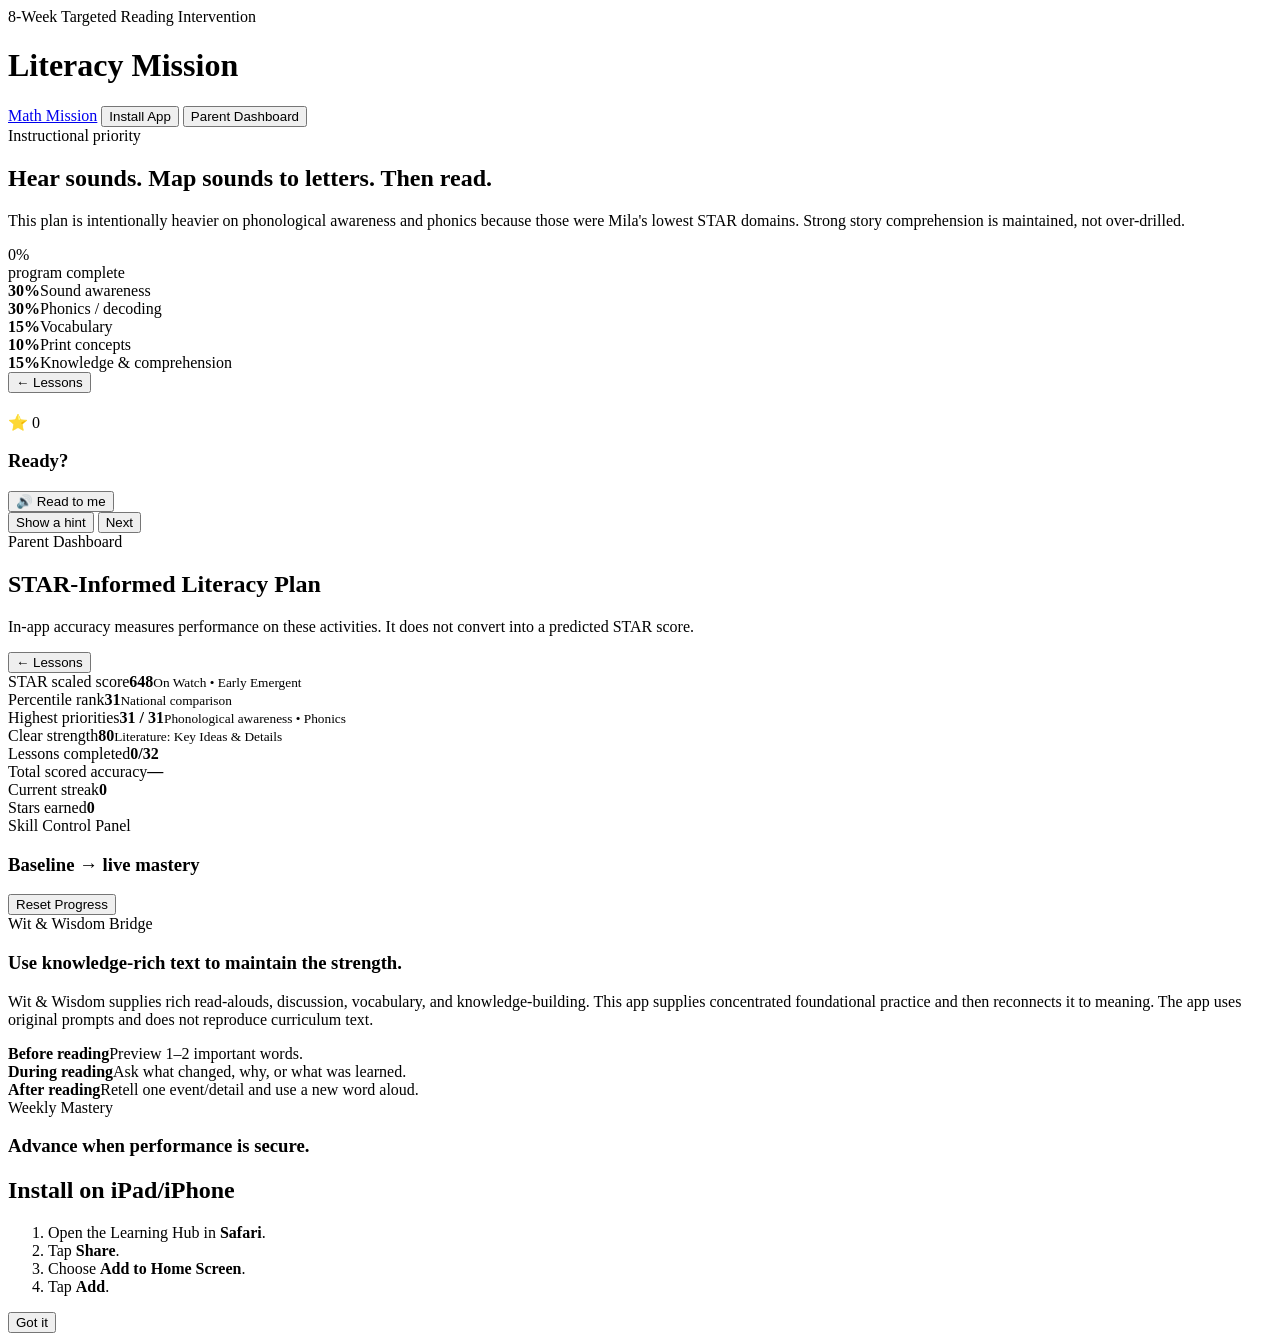
==== literacy/index.html @ dfb2978c "Add Literacy Mission interface" ====
<!doctype html>
<html lang="en">
<head>
  <meta charset="utf-8">
  <meta name="viewport" content="width=device-width, initial-scale=1, viewport-fit=cover">
  <meta name="theme-color" content="#0f766e">
  <meta name="apple-mobile-web-app-capable" content="yes">
  <meta name="apple-mobile-web-app-status-bar-style" content="black-translucent">
  <meta name="apple-mobile-web-app-title" content="Literacy Mission">
  <meta name="description" content="An 8-week adaptive kindergarten reading and literacy intervention tailored to STAR Early Literacy results.">
  <link rel="manifest" href="manifest.webmanifest">
  <link rel="apple-touch-icon" href="../icons/icon-192.png">
  <link rel="icon" href="../icons/icon-192.png" sizes="192x192">
  <link rel="stylesheet" href="styles.css">
  <title>Literacy Mission</title>
</head>
<body>
  <div id="app" class="app-shell">
    <header class="topbar">
      <div>
        <div class="eyebrow">8-Week Targeted Reading Intervention</div>
        <h1>Literacy Mission</h1>
      </div>
      <div class="top-actions">
        <a class="btn secondary link-btn" href="../">Math Mission</a>
        <button id="installBtn" class="btn secondary" type="button">Install App</button>
        <button id="parentBtn" class="btn secondary" type="button">Parent Dashboard</button>
      </div>
    </header>

    <main>
      <section id="homeView" class="view active" aria-labelledby="homeTitle">
        <div class="hero card">
          <div>
            <div class="eyebrow">Instructional priority</div>
            <h2 id="homeTitle">Hear sounds. Map sounds to letters. Then read.</h2>
            <p>This plan is intentionally heavier on phonological awareness and phonics because those were Mila's lowest STAR domains. Strong story comprehension is maintained, not over-drilled.</p>
          </div>
          <div class="hero-score">
            <div class="big-number" id="overallPct">0%</div>
            <div class="muted">program complete</div>
          </div>
        </div>
        <div class="priority-strip card" aria-label="Instructional weighting">
          <div><strong>30%</strong><span>Sound awareness</span></div>
          <div><strong>30%</strong><span>Phonics / decoding</span></div>
          <div><strong>15%</strong><span>Vocabulary</span></div>
          <div><strong>10%</strong><span>Print concepts</span></div>
          <div><strong>15%</strong><span>Knowledge & comprehension</span></div>
        </div>
        <div class="progress-track" aria-label="Overall program progress"><div id="overallBar" class="progress-bar"></div></div>
        <div class="week-grid" id="weekGrid"></div>
      </section>

      <section id="lessonView" class="view" aria-live="polite">
        <div class="lesson-head">
          <button id="backBtn" class="btn secondary" type="button">← Lessons</button>
          <div class="lesson-meta">
            <div id="lessonEyebrow" class="eyebrow"></div>
            <h2 id="lessonTitle"></h2>
            <p id="lessonGoal" class="muted"></p>
          </div>
          <div class="lesson-score" id="lessonScore">⭐ 0</div>
        </div>
        <div class="progress-track"><div id="lessonBar" class="progress-bar"></div></div>
        <div class="activity card">
          <div class="activity-top">
            <div>
              <div id="roundLabel" class="eyebrow"></div>
              <h3 id="promptText">Ready?</h3>
            </div>
            <button id="speakBtn" class="btn secondary" type="button">🔊 Read to me</button>
          </div>
          <div id="activityStage" class="activity-stage"></div>
          <div id="feedback" class="feedback" role="status"></div>
          <div class="activity-actions">
            <button id="hintBtn" class="btn secondary hidden" type="button">Show a hint</button>
            <button id="nextBtn" class="btn primary hidden" type="button">Next</button>
          </div>
        </div>
      </section>

      <section id="parentView" class="view" aria-labelledby="parentTitle">
        <div class="parent-head">
          <div>
            <div class="eyebrow">Parent Dashboard</div>
            <h2 id="parentTitle">STAR-Informed Literacy Plan</h2>
            <p class="muted">In-app accuracy measures performance on these activities. It does not convert into a predicted STAR score.</p>
          </div>
          <button id="parentBackBtn" class="btn secondary" type="button">← Lessons</button>
        </div>

        <div class="baseline-grid">
          <div class="baseline card"><span>STAR scaled score</span><strong>648</strong><small>On Watch • Early Emergent</small></div>
          <div class="baseline card"><span>Percentile rank</span><strong>31</strong><small>National comparison</small></div>
          <div class="baseline card priority"><span>Highest priorities</span><strong>31 / 31</strong><small>Phonological awareness • Phonics</small></div>
          <div class="baseline card strength"><span>Clear strength</span><strong>80</strong><small>Literature: Key Ideas & Details</small></div>
        </div>

        <div class="stats-grid">
          <div class="stat card"><span>Lessons completed</span><strong id="statLessons">0/32</strong></div>
          <div class="stat card"><span>Total scored accuracy</span><strong id="statAccuracy">—</strong></div>
          <div class="stat card"><span>Current streak</span><strong id="statStreak">0</strong></div>
          <div class="stat card"><span>Stars earned</span><strong id="statStars">0</strong></div>
        </div>

        <div class="card dashboard-card">
          <div class="section-title-row"><div><div class="eyebrow">Skill Control Panel</div><h3>Baseline → live mastery</h3></div><button id="resetBtn" class="btn danger" type="button">Reset Progress</button></div>
          <div id="skillTableWrap" class="table-wrap"></div>
        </div>

        <div class="card dashboard-card">
          <div class="eyebrow">Wit & Wisdom Bridge</div>
          <h3>Use knowledge-rich text to maintain the strength.</h3>
          <p class="muted">Wit & Wisdom supplies rich read-alouds, discussion, vocabulary, and knowledge-building. This app supplies concentrated foundational practice and then reconnects it to meaning. The app uses original prompts and does not reproduce curriculum text.</p>
          <div class="bridge-grid">
            <div><strong>Before reading</strong><span>Preview 1–2 important words.</span></div>
            <div><strong>During reading</strong><span>Ask what changed, why, or what was learned.</span></div>
            <div><strong>After reading</strong><span>Retell one event/detail and use a new word aloud.</span></div>
          </div>
        </div>

        <div class="card dashboard-card">
          <div class="eyebrow">Weekly Mastery</div>
          <h3>Advance when performance is secure.</h3>
          <div id="parentTableWrap" class="table-wrap"></div>
        </div>
      </section>
    </main>

    <div id="installModal" class="modal hidden" role="dialog" aria-modal="true" aria-labelledby="installTitle">
      <div class="modal-card">
        <h2 id="installTitle">Install on iPad/iPhone</h2>
        <ol><li>Open the Learning Hub in <strong>Safari</strong>.</li><li>Tap <strong>Share</strong>.</li><li>Choose <strong>Add to Home Screen</strong>.</li><li>Tap <strong>Add</strong>.</li></ol>
        <button id="closeInstall" class="btn primary" type="button">Got it</button>
      </div>
    </div>
  </div>
  <script src="app.js" defer></script>
</body>
</html>
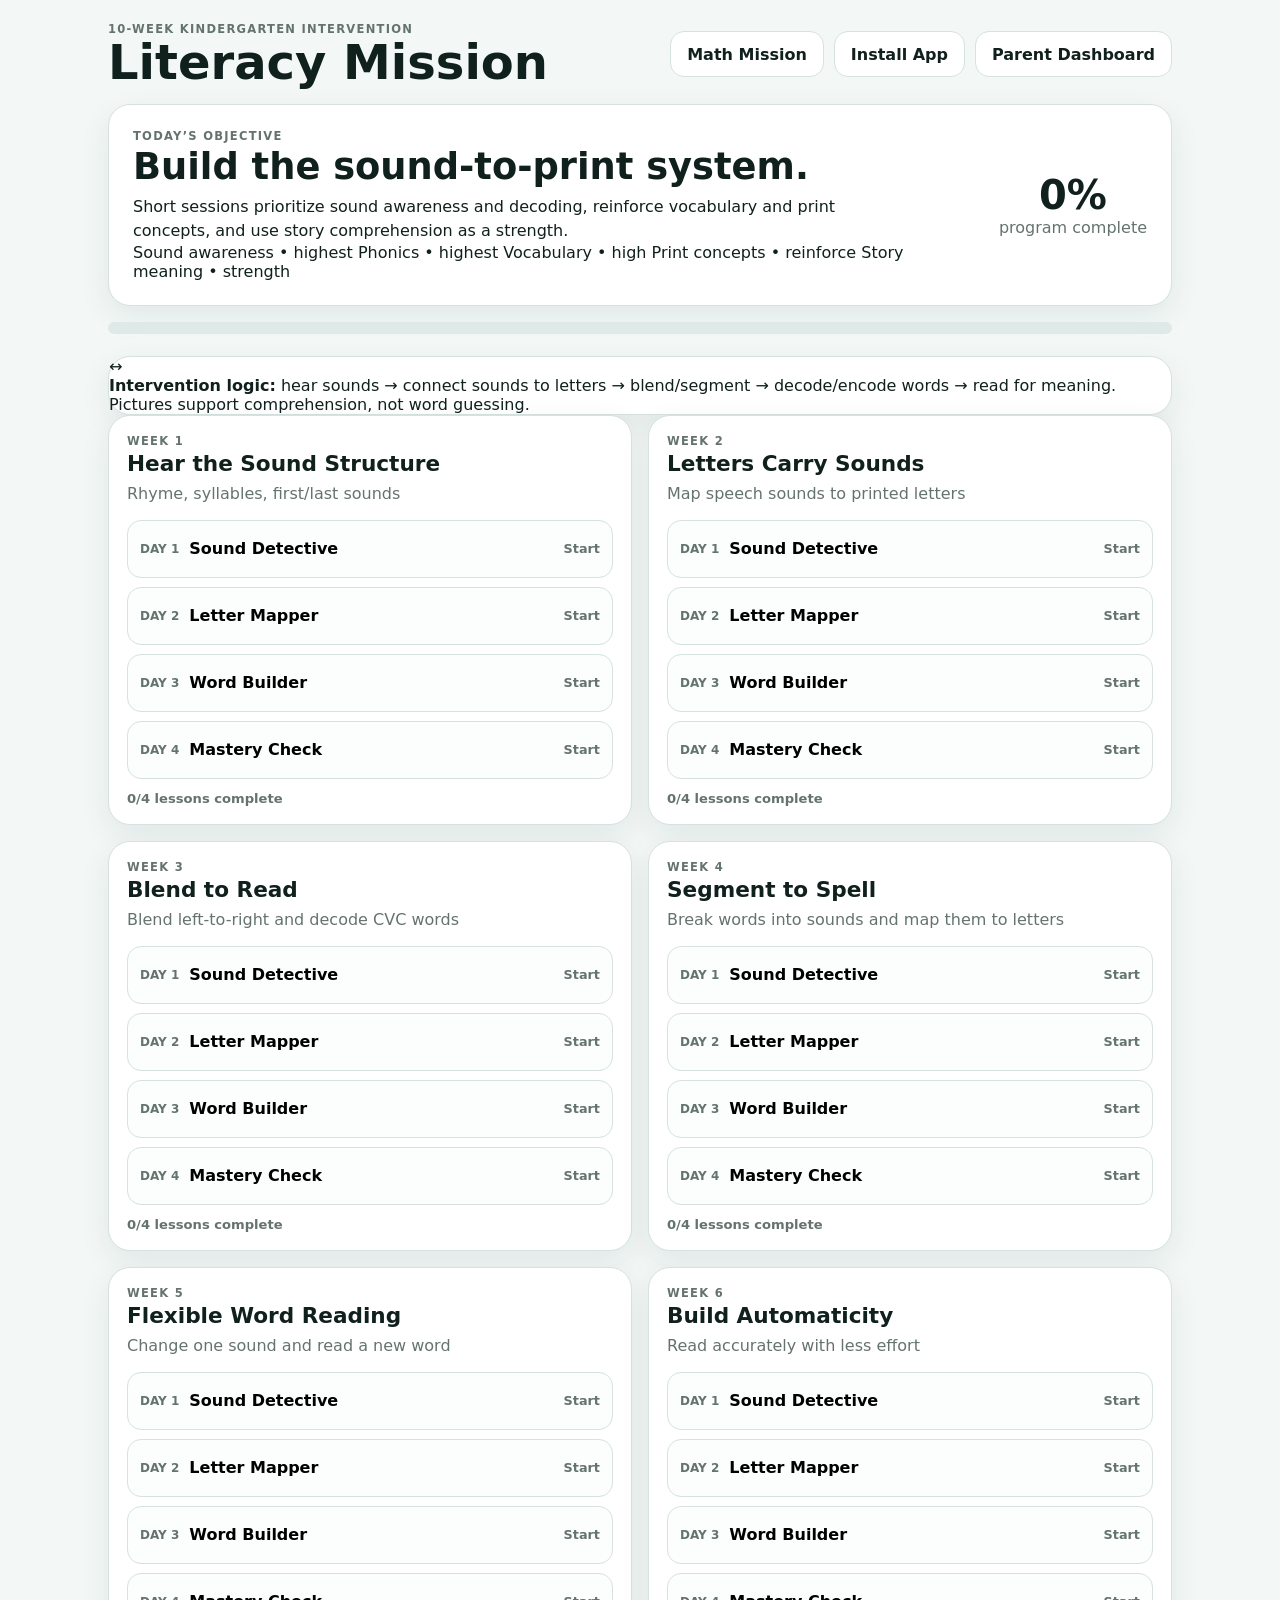
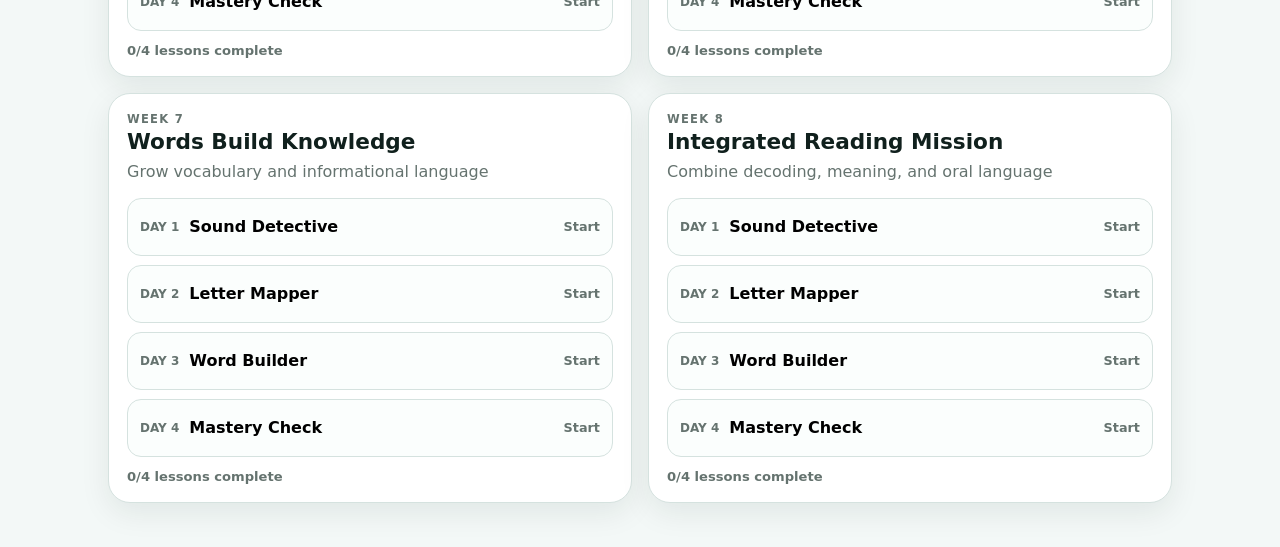
==== commit a370a76f: "Expand literacy mission to 10-week STAR-tailored plan" ====
--- a/literacy/index.html
+++ b/literacy/index.html
@@ -7,22 +7,23 @@
   <meta name="apple-mobile-web-app-capable" content="yes">
   <meta name="apple-mobile-web-app-status-bar-style" content="black-translucent">
   <meta name="apple-mobile-web-app-title" content="Literacy Mission">
-  <meta name="description" content="An 8-week adaptive kindergarten reading and literacy intervention tailored to STAR Early Literacy results.">
+  <meta name="mobile-web-app-capable" content="yes">
+  <meta name="description" content="A 10-week interactive kindergarten literacy intervention emphasizing phonological awareness, phonics, vocabulary, print concepts, and knowledge-rich comprehension.">
   <link rel="manifest" href="manifest.webmanifest">
   <link rel="apple-touch-icon" href="../icons/icon-192.png">
   <link rel="icon" href="../icons/icon-192.png" sizes="192x192">
   <link rel="stylesheet" href="styles.css">
-  <title>Literacy Mission</title>
+  <title>Kindergarten Literacy Mission</title>
 </head>
 <body>
   <div id="app" class="app-shell">
     <header class="topbar">
       <div>
-        <div class="eyebrow">8-Week Targeted Reading Intervention</div>
+        <div class="eyebrow">10-Week Kindergarten Intervention</div>
         <h1>Literacy Mission</h1>
       </div>
       <div class="top-actions">
-        <a class="btn secondary link-btn" href="../">Math Mission</a>
+        <a class="btn secondary" href="../">Math Mission</a>
         <button id="installBtn" class="btn secondary" type="button">Install App</button>
         <button id="parentBtn" class="btn secondary" type="button">Parent Dashboard</button>
       </div>
@@ -32,23 +33,30 @@
       <section id="homeView" class="view active" aria-labelledby="homeTitle">
         <div class="hero card">
           <div>
-            <div class="eyebrow">Instructional priority</div>
-            <h2 id="homeTitle">Hear sounds. Map sounds to letters. Then read.</h2>
-            <p>This plan is intentionally heavier on phonological awareness and phonics because those were Mila's lowest STAR domains. Strong story comprehension is maintained, not over-drilled.</p>
+            <div class="eyebrow">Today’s objective</div>
+            <h2 id="homeTitle">Build the sound-to-print system.</h2>
+            <p>Short sessions prioritize sound awareness and decoding, reinforce vocabulary and print concepts, and use story comprehension as a strength.</p>
+            <div class="priority-row" aria-label="Instruction priorities">
+              <span class="priority highest">Sound awareness • highest</span>
+              <span class="priority highest">Phonics • highest</span>
+              <span class="priority high">Vocabulary • high</span>
+              <span class="priority medium">Print concepts • reinforce</span>
+              <span class="priority strength">Story meaning • strength</span>
+            </div>
           </div>
           <div class="hero-score">
             <div class="big-number" id="overallPct">0%</div>
             <div class="muted">program complete</div>
           </div>
         </div>
-        <div class="priority-strip card" aria-label="Instructional weighting">
-          <div><strong>30%</strong><span>Sound awareness</span></div>
-          <div><strong>30%</strong><span>Phonics / decoding</span></div>
-          <div><strong>15%</strong><span>Vocabulary</span></div>
-          <div><strong>10%</strong><span>Print concepts</span></div>
-          <div><strong>15%</strong><span>Knowledge & comprehension</span></div>
+
+        <div class="progress-track" aria-label="Overall program progress"><div id="overallBar" class="progress-bar"></div></div>
+
+        <div class="strategy card">
+          <div class="strategy-mark" aria-hidden="true">↔</div>
+          <div><strong>Intervention logic:</strong> hear sounds → connect sounds to letters → blend/segment → decode/encode words → read for meaning. Pictures support comprehension, not word guessing.</div>
         </div>
-        <div class="progress-track" aria-label="Overall program progress"><div id="overallBar" class="progress-bar"></div></div>
+
         <div class="week-grid" id="weekGrid"></div>
       </section>
 
@@ -62,12 +70,15 @@
           </div>
           <div class="lesson-score" id="lessonScore">⭐ 0</div>
         </div>
+
         <div class="progress-track"><div id="lessonBar" class="progress-bar"></div></div>
+
         <div class="activity card">
           <div class="activity-top">
             <div>
               <div id="roundLabel" class="eyebrow"></div>
               <h3 id="promptText">Ready?</h3>
+              <div id="skillPill" class="skill-pill"></div>
             </div>
             <button id="speakBtn" class="btn secondary" type="button">🔊 Read to me</button>
           </div>
@@ -78,51 +89,82 @@
             <button id="nextBtn" class="btn primary hidden" type="button">Next</button>
           </div>
         </div>
+
+        <div id="knowledgeBridge" class="knowledge card hidden">
+          <div class="eyebrow">Wit &amp; Wisdom Bridge</div>
+          <h3>Use the class text for meaning.</h3>
+          <p id="knowledgePrompt"></p>
+          <button id="newBridgeBtn" class="btn secondary" type="button">New discussion prompt</button>
+        </div>
       </section>
 
       <section id="parentView" class="view" aria-labelledby="parentTitle">
         <div class="parent-head">
           <div>
             <div class="eyebrow">Parent Dashboard</div>
-            <h2 id="parentTitle">STAR-Informed Literacy Plan</h2>
-            <p class="muted">In-app accuracy measures performance on these activities. It does not convert into a predicted STAR score.</p>
+            <h2 id="parentTitle">Progress &amp; Skill Mastery</h2>
+            <p class="muted">Advance on independent accuracy, not on whether a lesson was merely completed.</p>
           </div>
           <button id="parentBackBtn" class="btn secondary" type="button">← Lessons</button>
         </div>
 
         <div class="baseline-grid">
-          <div class="baseline card"><span>STAR scaled score</span><strong>648</strong><small>On Watch • Early Emergent</small></div>
-          <div class="baseline card"><span>Percentile rank</span><strong>31</strong><small>National comparison</small></div>
-          <div class="baseline card priority"><span>Highest priorities</span><strong>31 / 31</strong><small>Phonological awareness • Phonics</small></div>
-          <div class="baseline card strength"><span>Clear strength</span><strong>80</strong><small>Literature: Key Ideas & Details</small></div>
+          <div class="baseline card priority"><span>Phonological Awareness</span><strong>31</strong><small>Highest priority • daily sound work</small></div>
+          <div class="baseline card priority"><span>Phonics &amp; Word Recognition</span><strong>31</strong><small>Highest priority • decoding + encoding</small></div>
+          <div class="baseline card"><span>Vocabulary Acquisition &amp; Use</span><strong>38</strong><small>Priority • explicit oral vocabulary</small></div>
+          <div class="baseline card"><span>Print Concepts</span><strong>44</strong><small>Reinforce inside authentic reading</small></div>
+          <div class="baseline card"><span>Informational Text</span><strong>56</strong><small>Developing • build knowledge/evidence</small></div>
+          <div class="baseline card strength"><span>Literature: Key Ideas &amp; Details</span><strong>80</strong><small>Clear strength • maintain, do not over-drill</small></div>
+        </div>
+
+        <div class="assessment-note card">
+          <strong>Starting STAR Early Literacy profile:</strong> scaled score 648 • 31st percentile • Early Emergent / On Watch. The program uses these domain results to determine instructional weighting; in-app accuracy is not a predicted STAR score.
         </div>
 
         <div class="stats-grid">
-          <div class="stat card"><span>Lessons completed</span><strong id="statLessons">0/32</strong></div>
-          <div class="stat card"><span>Total scored accuracy</span><strong id="statAccuracy">—</strong></div>
+          <div class="stat card"><span>Lessons completed</span><strong id="statLessons">0/50</strong></div>
+          <div class="stat card"><span>Total accuracy</span><strong id="statAccuracy">—</strong></div>
           <div class="stat card"><span>Current streak</span><strong id="statStreak">0</strong></div>
           <div class="stat card"><span>Stars earned</span><strong id="statStars">0</strong></div>
         </div>
 
-        <div class="card dashboard-card">
-          <div class="section-title-row"><div><div class="eyebrow">Skill Control Panel</div><h3>Baseline → live mastery</h3></div><button id="resetBtn" class="btn danger" type="button">Reset Progress</button></div>
-          <div id="skillTableWrap" class="table-wrap"></div>
+        <div class="card panel">
+          <div class="section-title-row">
+            <div><div class="eyebrow">Adaptive priorities</div><h3>Domain performance</h3></div>
+          </div>
+          <div id="domainCards" class="domain-grid"></div>
+          <p class="microcopy">Decision rule: 90%+ = secure/advance; 80–89% = advance with review; 70–79% = repeat; below 70% = reduce difficulty and reteach.</p>
         </div>
 
-        <div class="card dashboard-card">
-          <div class="eyebrow">Wit & Wisdom Bridge</div>
-          <h3>Use knowledge-rich text to maintain the strength.</h3>
-          <p class="muted">Wit & Wisdom supplies rich read-alouds, discussion, vocabulary, and knowledge-building. This app supplies concentrated foundational practice and then reconnects it to meaning. The app uses original prompts and does not reproduce curriculum text.</p>
-          <div class="bridge-grid">
-            <div><strong>Before reading</strong><span>Preview 1–2 important words.</span></div>
-            <div><strong>During reading</strong><span>Ask what changed, why, or what was learned.</span></div>
-            <div><strong>After reading</strong><span>Retell one event/detail and use a new word aloud.</span></div>
+        <div class="card panel">
+          <div class="section-title-row">
+            <div><div class="eyebrow">Teacher alignment</div><h3>Match school instruction</h3></div>
           </div>
+          <p class="muted">Wit &amp; Wisdom supplies knowledge, vocabulary, discussion, and writing. Use the fields below to synchronize the home app with the exact foundational-skills sequence and class text being taught at school.</p>
+          <form id="alignmentForm" class="settings-grid">
+            <label>
+              <span>Letters already taught at school</span>
+              <input id="lettersInput" type="text" inputmode="text" autocomplete="off" placeholder="Example: m s a t p i n">
+              <small>Optional. If entered, decoding activities restrict themselves to words built from these letters whenever possible.</small>
+            </label>
+            <label>
+              <span>Current Wit &amp; Wisdom topic or book</span>
+              <input id="topicInput" type="text" autocomplete="off" placeholder="Example: five senses / current core text">
+            </label>
+            <label class="wide">
+              <span>Current class vocabulary</span>
+              <input id="vocabInput" type="text" autocomplete="off" placeholder="Enter words separated by commas">
+              <small>The app uses these words in discussion prompts without reproducing copyrighted curriculum text.</small>
+            </label>
+            <div class="wide form-actions">
+              <button class="btn primary" type="submit">Save Alignment</button>
+              <span id="settingsSaved" class="save-status" role="status"></span>
+            </div>
+          </form>
         </div>
 
-        <div class="card dashboard-card">
-          <div class="eyebrow">Weekly Mastery</div>
-          <h3>Advance when performance is secure.</h3>
+        <div class="card panel">
+          <div class="section-title-row"><h3>Weekly mastery</h3><button id="resetBtn" class="btn danger" type="button">Reset Progress</button></div>
           <div id="parentTableWrap" class="table-wrap"></div>
         </div>
       </section>
@@ -131,7 +173,13 @@
     <div id="installModal" class="modal hidden" role="dialog" aria-modal="true" aria-labelledby="installTitle">
       <div class="modal-card">
         <h2 id="installTitle">Install on iPad/iPhone</h2>
-        <ol><li>Open the Learning Hub in <strong>Safari</strong>.</li><li>Tap <strong>Share</strong>.</li><li>Choose <strong>Add to Home Screen</strong>.</li><li>Tap <strong>Add</strong>.</li></ol>
+        <ol>
+          <li>Open this app in <strong>Safari</strong>.</li>
+          <li>Tap the <strong>Share</strong> button.</li>
+          <li>Choose <strong>Add to Home Screen</strong>.</li>
+          <li>Tap <strong>Add</strong>.</li>
+        </ol>
+        <p class="muted">Offline caching requires the app to be loaded from an HTTPS website at least once.</p>
         <button id="closeInstall" class="btn primary" type="button">Got it</button>
       </div>
     </div>
--- a/literacy/styles.css
+++ b/literacy/styles.css
@@ -0,0 +1,5 @@
+:root{--bg:#f3f8f7;--panel:#fff;--text:#10201d;--muted:#65736f;--border:#d5e2df;--accent:#0f766e;--accent2:#2563eb;--good:#16794b;--bad:#b42318;--warn:#9a6700;--shadow:0 10px 30px rgba(16,32,29,.08);--radius:22px}
+*{box-sizing:border-box}html{font-family:Inter,ui-rounded,"SF Pro Rounded","SF Pro Display",system-ui,-apple-system,BlinkMacSystemFont,"Segoe UI",sans-serif;background:var(--bg);color:var(--text)}body{margin:0;min-width:320px;background:var(--bg)}button,input{font:inherit}button{touch-action:manipulation}button:focus-visible,a:focus-visible{outline:4px solid rgba(15,118,110,.24);outline-offset:2px}.app-shell{max-width:1100px;margin:0 auto;padding:18px 18px 44px}.topbar,.lesson-head,.parent-head,.activity-top,.section-title-row{display:flex;align-items:center;justify-content:space-between;gap:16px;flex-wrap:wrap}.topbar{padding:4px 0 18px}.topbar h1,.parent-head h2,.lesson-meta h2{margin:2px 0 0}.top-actions{display:flex;gap:10px;flex-wrap:wrap}.eyebrow{text-transform:uppercase;letter-spacing:.11em;font-weight:800;font-size:.72rem;color:var(--muted)}h1{font-size:clamp(2rem,4vw,3rem);line-height:1;margin:0}h2{font-size:clamp(1.55rem,3vw,2.3rem);line-height:1.08}h3{font-size:1.35rem;margin:0}p{line-height:1.5}.muted{color:var(--muted)}.card{background:var(--panel);border:1px solid var(--border);border-radius:var(--radius);box-shadow:var(--shadow)}.hero{padding:24px;display:grid;grid-template-columns:1fr auto;gap:22px;align-items:center}.hero h2{margin:4px 0 8px}.hero p{margin:0;max-width:730px}.hero-score{text-align:center;min-width:130px}.big-number{font-weight:900;font-size:2.5rem}.btn{min-height:46px;border-radius:14px;border:1px solid transparent;padding:10px 16px;font-weight:800;cursor:pointer;background:var(--panel);color:var(--text);text-decoration:none;display:inline-flex;align-items:center;justify-content:center}.btn.primary{background:var(--accent);color:white}.btn.secondary{border-color:var(--border)}.btn.danger{border-color:#f4c7c3;color:var(--bad);background:#fff7f6}.btn:disabled{opacity:.45;cursor:not-allowed}.progress-track{height:12px;background:#dfeae8;border-radius:999px;overflow:hidden;margin:16px 0 22px}.progress-bar{height:100%;width:0;background:linear-gradient(90deg,var(--accent),var(--accent2));transition:width .25s ease}.priority-strip{padding:14px;display:grid;grid-template-columns:repeat(5,minmax(0,1fr));gap:8px;margin-top:16px}.priority-strip div{text-align:center;padding:6px}.priority-strip strong{display:block;font-size:1.3rem}.priority-strip span{display:block;font-size:.75rem;color:var(--muted);line-height:1.2}.week-grid{display:grid;grid-template-columns:repeat(2,minmax(0,1fr));gap:16px}.week-card{padding:18px}.week-card h3{margin:3px 0 6px}.week-card p{margin:0 0 14px}.lesson-list{display:grid;gap:9px}.lesson-row{width:100%;display:grid;grid-template-columns:auto 1fr auto;align-items:center;gap:10px;text-align:left;border:1px solid var(--border);background:#fbfefd;border-radius:14px;padding:11px 12px;cursor:pointer;min-height:58px}.lesson-row:hover{border-color:#9cc8c2}.lesson-row .day{font-size:.75rem;color:var(--muted);font-weight:800}.lesson-row .name{font-weight:850}.lesson-row .status{font-size:.8rem;color:var(--muted);font-weight:800}.lesson-row.complete{border-color:#b7e1cf;background:#f4fbf7}.week-progress{font-size:.82rem;font-weight:800;color:var(--muted);margin-top:12px}.view{display:none}.view.active{display:block}.lesson-head{align-items:flex-start}.lesson-meta{flex:1;min-width:220px}.lesson-score{font-weight:900;border:1px solid var(--border);background:white;border-radius:999px;padding:10px 14px}.activity{padding:22px}.activity-stage{min-height:310px;display:flex;align-items:center;justify-content:center;flex-direction:column;padding:20px 4px}.feedback{min-height:34px;text-align:center;font-size:1.15rem;font-weight:900}.feedback.good{color:var(--good)}.feedback.bad{color:var(--bad)}.feedback.hint{color:var(--warn)}.activity-actions{display:flex;gap:10px;justify-content:center;flex-wrap:wrap;margin-top:10px}.hidden{display:none!important}.choice-grid{display:grid;grid-template-columns:repeat(3,minmax(0,1fr));gap:12px;width:min(100%,620px)}.choice{min-height:86px;border:2px solid var(--border);border-radius:20px;background:white;font-size:2rem;font-weight:900;cursor:pointer;padding:10px}.choice.text{font-size:1.05rem;line-height:1.25}.choice.letter{font-size:2.8rem}.choice.correct{border-color:#62b88f;background:#f2fbf6}.choice.wrong{border-color:#e6a29b;background:#fff5f4}.prompt-big{text-align:center;font-size:clamp(2rem,7vw,4.2rem);font-weight:950;margin-bottom:20px}.sound-row{display:flex;justify-content:center;gap:12px;flex-wrap:wrap;margin:8px 0 22px}.sound-chip{min-width:68px;border:2px solid #a8c9c5;background:#f4fbfa;border-radius:18px;padding:14px 16px;font-size:1.8rem;font-weight:900;text-align:center}.picture-grid{display:grid;grid-template-columns:repeat(3,minmax(0,1fr));gap:12px;width:min(100%,620px)}.picture-choice{min-height:120px;border:2px solid var(--border);border-radius:20px;background:white;cursor:pointer;display:flex;flex-direction:column;align-items:center;justify-content:center;gap:6px;padding:10px}.picture-choice .emoji{font-size:3.3rem}.picture-choice .label{font-size:.8rem;color:var(--muted);font-weight:800}.sentence{display:flex;gap:10px;flex-wrap:wrap;justify-content:center;align-items:center;margin:10px 0 24px}.word-token{border:2px solid var(--border);background:white;border-radius:14px;padding:12px 16px;font-size:1.35rem;font-weight:850;cursor:pointer}.word-display{font-size:clamp(3rem,10vw,6rem);font-weight:950;letter-spacing:.06em;margin-bottom:22px}.mini-text{width:min(100%,680px);background:#f7fbfa;border:1px solid var(--border);border-radius:18px;padding:18px;margin-bottom:18px;font-size:1.25rem;line-height:1.65}.vocab-card{width:min(100%,620px);text-align:center;background:#f7fbfa;border:1px solid var(--border);border-radius:18px;padding:18px;margin-bottom:18px}.vocab-card strong{display:block;font-size:2rem;margin-bottom:5px}.practice-card{width:min(100%,680px);text-align:center;padding:24px;background:#f7fbfa;border:1px solid var(--border);border-radius:18px}.practice-card .emoji{font-size:3.5rem}.baseline-grid,.stats-grid{display:grid;grid-template-columns:repeat(4,minmax(0,1fr));gap:12px;margin:16px 0}.baseline,.stat{padding:15px}.baseline span,.stat span{display:block;color:var(--muted);font-size:.8rem}.baseline strong,.stat strong{display:block;font-size:1.8rem;margin:3px 0}.baseline small{display:block;color:var(--muted);line-height:1.3}.baseline.priority{border-top:4px solid #b42318}.baseline.strength{border-top:4px solid #16794b}.dashboard-card{padding:20px;margin-top:16px}.table-wrap{overflow-x:auto;margin-top:12px}.progress-table{width:100%;border-collapse:collapse;min-width:720px}.progress-table th,.progress-table td{text-align:left;padding:11px 10px;border-bottom:1px solid var(--border);vertical-align:top}.progress-table th{font-size:.75rem;text-transform:uppercase;letter-spacing:.05em;color:var(--muted)}.badge{display:inline-block;border-radius:999px;padding:5px 9px;font-size:.75rem;font-weight:850}.badge.good{background:#eaf7f0;color:#11643e}.badge.mid{background:#fff5d8;color:#805800}.badge.low{background:#fff0ee;color:#9c2d24}.bridge-grid{display:grid;grid-template-columns:repeat(3,minmax(0,1fr));gap:10px;margin-top:14px}.bridge-grid div{border:1px solid var(--border);border-radius:14px;padding:12px}.bridge-grid strong,.bridge-grid span{display:block}.bridge-grid span{font-size:.85rem;color:var(--muted);margin-top:4px;line-height:1.35}.modal{position:fixed;inset:0;background:rgba(16,32,29,.55);display:flex;align-items:center;justify-content:center;padding:20px;z-index:20}.modal-card{width:min(520px,100%);background:white;border-radius:22px;padding:24px;box-shadow:0 24px 80px rgba(0,0,0,.25)}
+@media(max-width:760px){.priority-strip{grid-template-columns:1fr 1fr}.week-grid{grid-template-columns:1fr}.baseline-grid,.stats-grid{grid-template-columns:1fr 1fr}.bridge-grid{grid-template-columns:1fr}}
+@media(max-width:520px){.app-shell{padding:12px 12px 34px}.hero{grid-template-columns:1fr}.hero-score{text-align:left}.choice-grid,.picture-grid{grid-template-columns:1fr 1fr}.baseline-grid,.stats-grid{grid-template-columns:1fr}.activity{padding:16px}.picture-choice{min-height:105px}}
+@media(prefers-reduced-motion:reduce){*{transition:none!important}}
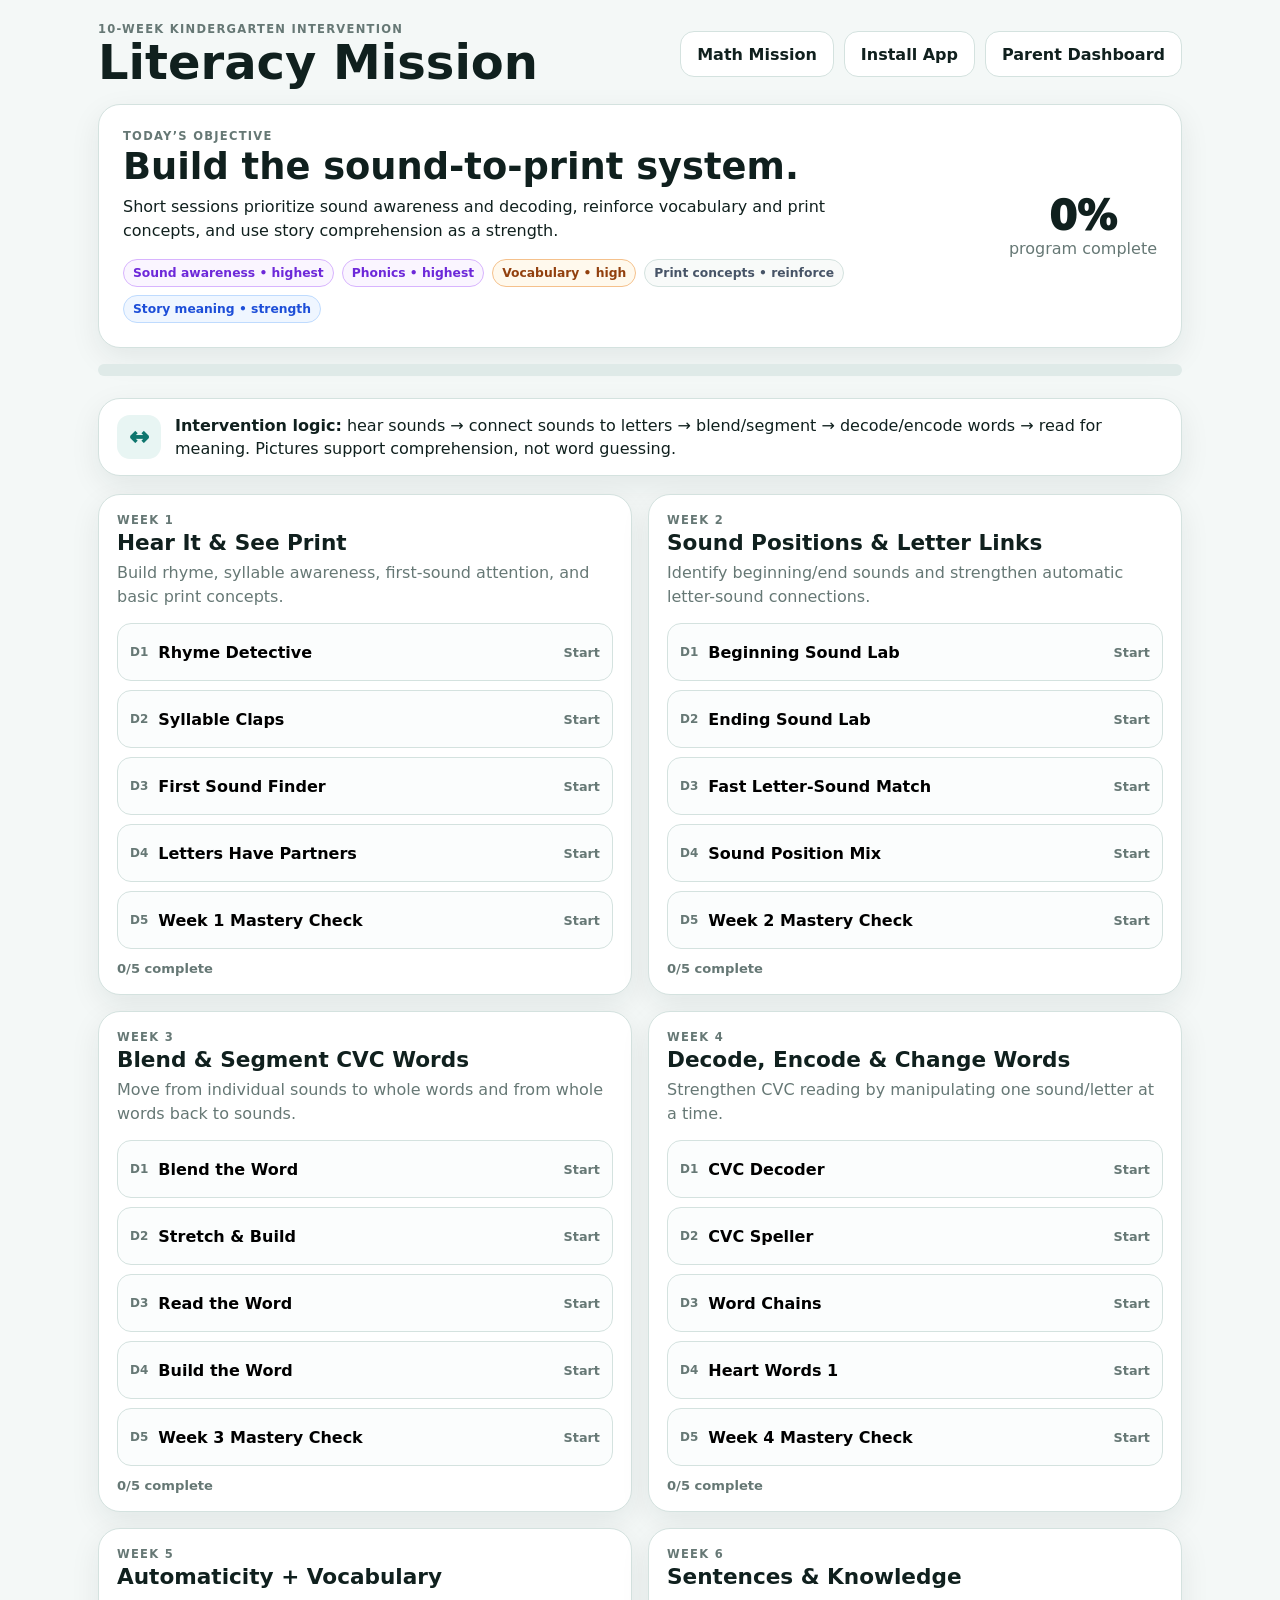
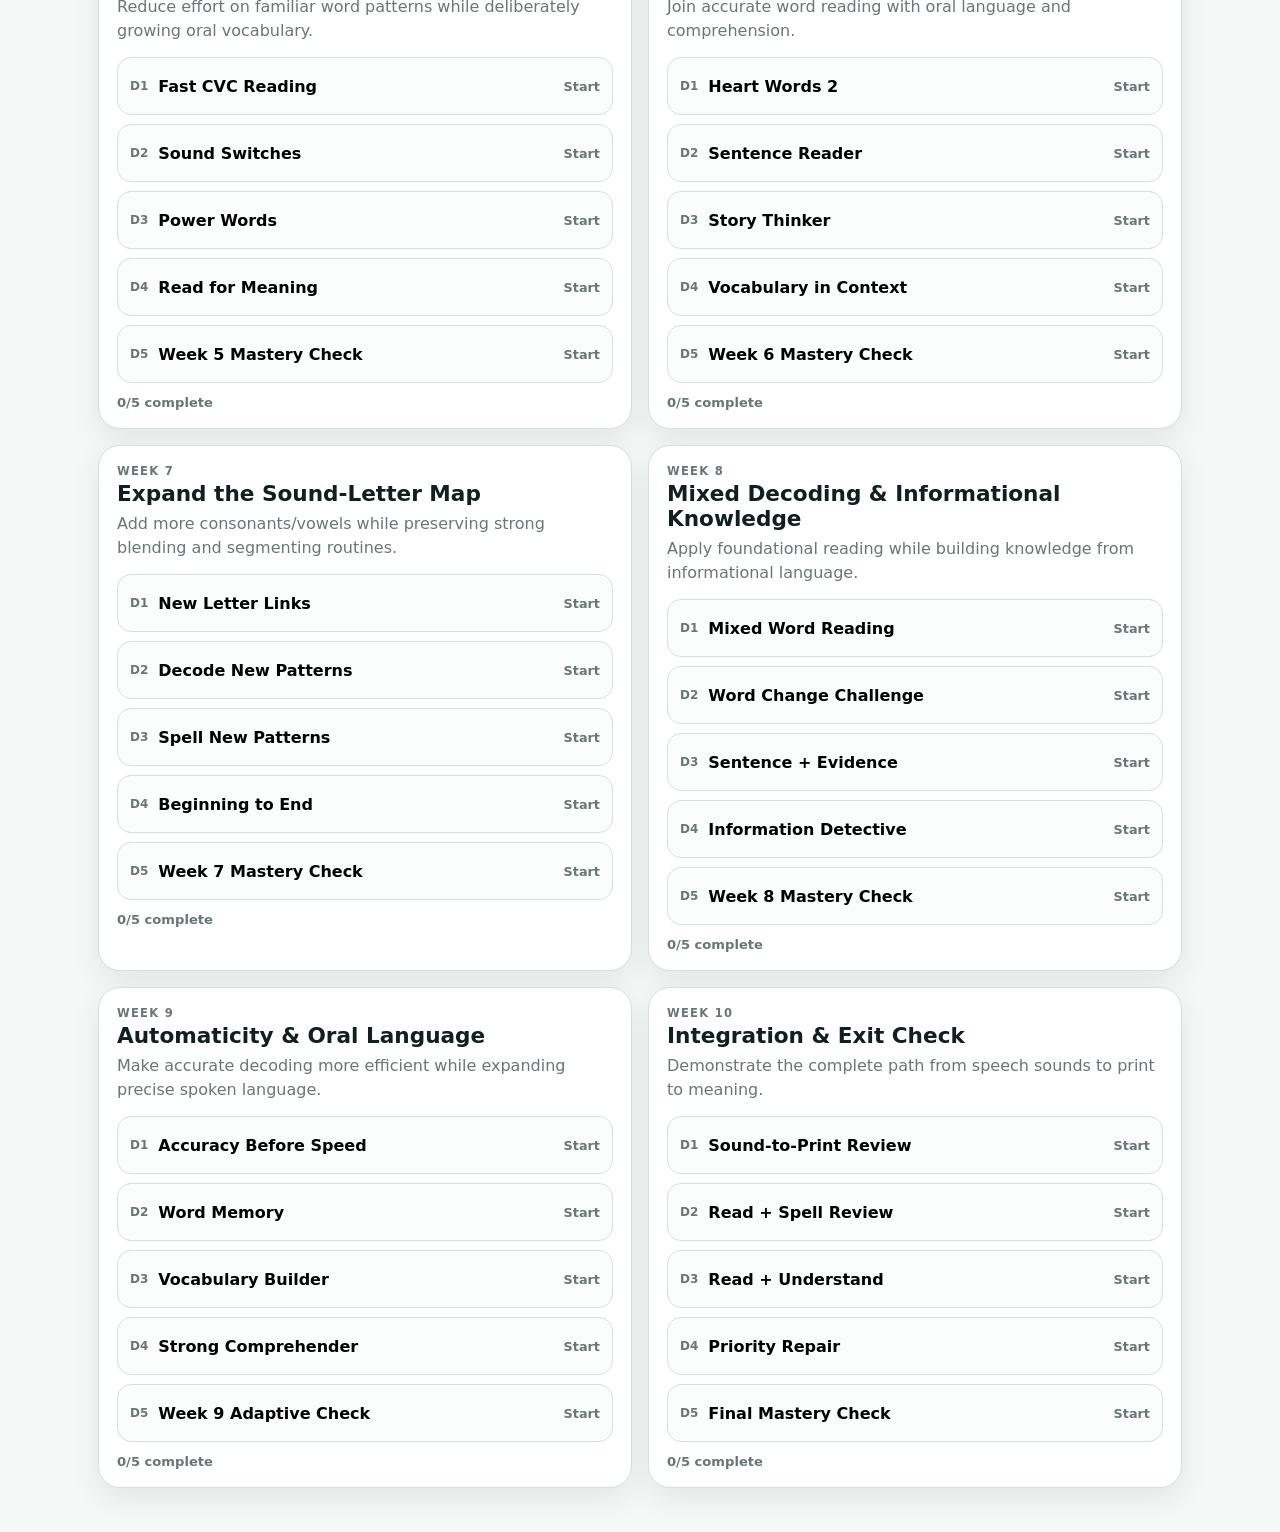
==== commit 133d691e: "Keep student assessment details out of public literacy UI" ====
--- a/literacy/index.html
+++ b/literacy/index.html
@@ -109,16 +109,16 @@
         </div>
 
         <div class="baseline-grid">
-          <div class="baseline card priority"><span>Phonological Awareness</span><strong>31</strong><small>Highest priority • daily sound work</small></div>
-          <div class="baseline card priority"><span>Phonics &amp; Word Recognition</span><strong>31</strong><small>Highest priority • decoding + encoding</small></div>
-          <div class="baseline card"><span>Vocabulary Acquisition &amp; Use</span><strong>38</strong><small>Priority • explicit oral vocabulary</small></div>
-          <div class="baseline card"><span>Print Concepts</span><strong>44</strong><small>Reinforce inside authentic reading</small></div>
-          <div class="baseline card"><span>Informational Text</span><strong>56</strong><small>Developing • build knowledge/evidence</small></div>
-          <div class="baseline card strength"><span>Literature: Key Ideas &amp; Details</span><strong>80</strong><small>Clear strength • maintain, do not over-drill</small></div>
+          <div class="baseline card priority"><span>Phonological Awareness</span><strong>Highest</strong><small>Daily sound work • primary intervention target</small></div>
+          <div class="baseline card priority"><span>Phonics &amp; Word Recognition</span><strong>Highest</strong><small>Daily decoding + encoding • primary intervention target</small></div>
+          <div class="baseline card"><span>Vocabulary Acquisition &amp; Use</span><strong>Priority</strong><small>Explicit oral vocabulary and word use</small></div>
+          <div class="baseline card"><span>Print Concepts</span><strong>Reinforce</strong><small>Directionality, words/spaces, capitals, punctuation</small></div>
+          <div class="baseline card"><span>Informational Text</span><strong>Develop</strong><small>Build knowledge and evidence talk</small></div>
+          <div class="baseline card strength"><span>Literature: Key Ideas &amp; Details</span><strong>Strength</strong><small>Maintain and use to support harder foundational work</small></div>
         </div>
 
         <div class="assessment-note card">
-          <strong>Starting STAR Early Literacy profile:</strong> scaled score 648 • 31st percentile • Early Emergent / On Watch. The program uses these domain results to determine instructional weighting; in-app accuracy is not a predicted STAR score.
+          <strong>Assessment-informed design:</strong> the intervention weighting and progression were built from the current literacy assessment profile. Exact student assessment details are intentionally kept out of this public repository.
         </div>
 
         <div class="stats-grid">
--- a/literacy/styles.css
+++ b/literacy/styles.css
@@ -1,5 +1,40 @@
-:root{--bg:#f3f8f7;--panel:#fff;--text:#10201d;--muted:#65736f;--border:#d5e2df;--accent:#0f766e;--accent2:#2563eb;--good:#16794b;--bad:#b42318;--warn:#9a6700;--shadow:0 10px 30px rgba(16,32,29,.08);--radius:22px}
-*{box-sizing:border-box}html{font-family:Inter,ui-rounded,"SF Pro Rounded","SF Pro Display",system-ui,-apple-system,BlinkMacSystemFont,"Segoe UI",sans-serif;background:var(--bg);color:var(--text)}body{margin:0;min-width:320px;background:var(--bg)}button,input{font:inherit}button{touch-action:manipulation}button:focus-visible,a:focus-visible{outline:4px solid rgba(15,118,110,.24);outline-offset:2px}.app-shell{max-width:1100px;margin:0 auto;padding:18px 18px 44px}.topbar,.lesson-head,.parent-head,.activity-top,.section-title-row{display:flex;align-items:center;justify-content:space-between;gap:16px;flex-wrap:wrap}.topbar{padding:4px 0 18px}.topbar h1,.parent-head h2,.lesson-meta h2{margin:2px 0 0}.top-actions{display:flex;gap:10px;flex-wrap:wrap}.eyebrow{text-transform:uppercase;letter-spacing:.11em;font-weight:800;font-size:.72rem;color:var(--muted)}h1{font-size:clamp(2rem,4vw,3rem);line-height:1;margin:0}h2{font-size:clamp(1.55rem,3vw,2.3rem);line-height:1.08}h3{font-size:1.35rem;margin:0}p{line-height:1.5}.muted{color:var(--muted)}.card{background:var(--panel);border:1px solid var(--border);border-radius:var(--radius);box-shadow:var(--shadow)}.hero{padding:24px;display:grid;grid-template-columns:1fr auto;gap:22px;align-items:center}.hero h2{margin:4px 0 8px}.hero p{margin:0;max-width:730px}.hero-score{text-align:center;min-width:130px}.big-number{font-weight:900;font-size:2.5rem}.btn{min-height:46px;border-radius:14px;border:1px solid transparent;padding:10px 16px;font-weight:800;cursor:pointer;background:var(--panel);color:var(--text);text-decoration:none;display:inline-flex;align-items:center;justify-content:center}.btn.primary{background:var(--accent);color:white}.btn.secondary{border-color:var(--border)}.btn.danger{border-color:#f4c7c3;color:var(--bad);background:#fff7f6}.btn:disabled{opacity:.45;cursor:not-allowed}.progress-track{height:12px;background:#dfeae8;border-radius:999px;overflow:hidden;margin:16px 0 22px}.progress-bar{height:100%;width:0;background:linear-gradient(90deg,var(--accent),var(--accent2));transition:width .25s ease}.priority-strip{padding:14px;display:grid;grid-template-columns:repeat(5,minmax(0,1fr));gap:8px;margin-top:16px}.priority-strip div{text-align:center;padding:6px}.priority-strip strong{display:block;font-size:1.3rem}.priority-strip span{display:block;font-size:.75rem;color:var(--muted);line-height:1.2}.week-grid{display:grid;grid-template-columns:repeat(2,minmax(0,1fr));gap:16px}.week-card{padding:18px}.week-card h3{margin:3px 0 6px}.week-card p{margin:0 0 14px}.lesson-list{display:grid;gap:9px}.lesson-row{width:100%;display:grid;grid-template-columns:auto 1fr auto;align-items:center;gap:10px;text-align:left;border:1px solid var(--border);background:#fbfefd;border-radius:14px;padding:11px 12px;cursor:pointer;min-height:58px}.lesson-row:hover{border-color:#9cc8c2}.lesson-row .day{font-size:.75rem;color:var(--muted);font-weight:800}.lesson-row .name{font-weight:850}.lesson-row .status{font-size:.8rem;color:var(--muted);font-weight:800}.lesson-row.complete{border-color:#b7e1cf;background:#f4fbf7}.week-progress{font-size:.82rem;font-weight:800;color:var(--muted);margin-top:12px}.view{display:none}.view.active{display:block}.lesson-head{align-items:flex-start}.lesson-meta{flex:1;min-width:220px}.lesson-score{font-weight:900;border:1px solid var(--border);background:white;border-radius:999px;padding:10px 14px}.activity{padding:22px}.activity-stage{min-height:310px;display:flex;align-items:center;justify-content:center;flex-direction:column;padding:20px 4px}.feedback{min-height:34px;text-align:center;font-size:1.15rem;font-weight:900}.feedback.good{color:var(--good)}.feedback.bad{color:var(--bad)}.feedback.hint{color:var(--warn)}.activity-actions{display:flex;gap:10px;justify-content:center;flex-wrap:wrap;margin-top:10px}.hidden{display:none!important}.choice-grid{display:grid;grid-template-columns:repeat(3,minmax(0,1fr));gap:12px;width:min(100%,620px)}.choice{min-height:86px;border:2px solid var(--border);border-radius:20px;background:white;font-size:2rem;font-weight:900;cursor:pointer;padding:10px}.choice.text{font-size:1.05rem;line-height:1.25}.choice.letter{font-size:2.8rem}.choice.correct{border-color:#62b88f;background:#f2fbf6}.choice.wrong{border-color:#e6a29b;background:#fff5f4}.prompt-big{text-align:center;font-size:clamp(2rem,7vw,4.2rem);font-weight:950;margin-bottom:20px}.sound-row{display:flex;justify-content:center;gap:12px;flex-wrap:wrap;margin:8px 0 22px}.sound-chip{min-width:68px;border:2px solid #a8c9c5;background:#f4fbfa;border-radius:18px;padding:14px 16px;font-size:1.8rem;font-weight:900;text-align:center}.picture-grid{display:grid;grid-template-columns:repeat(3,minmax(0,1fr));gap:12px;width:min(100%,620px)}.picture-choice{min-height:120px;border:2px solid var(--border);border-radius:20px;background:white;cursor:pointer;display:flex;flex-direction:column;align-items:center;justify-content:center;gap:6px;padding:10px}.picture-choice .emoji{font-size:3.3rem}.picture-choice .label{font-size:.8rem;color:var(--muted);font-weight:800}.sentence{display:flex;gap:10px;flex-wrap:wrap;justify-content:center;align-items:center;margin:10px 0 24px}.word-token{border:2px solid var(--border);background:white;border-radius:14px;padding:12px 16px;font-size:1.35rem;font-weight:850;cursor:pointer}.word-display{font-size:clamp(3rem,10vw,6rem);font-weight:950;letter-spacing:.06em;margin-bottom:22px}.mini-text{width:min(100%,680px);background:#f7fbfa;border:1px solid var(--border);border-radius:18px;padding:18px;margin-bottom:18px;font-size:1.25rem;line-height:1.65}.vocab-card{width:min(100%,620px);text-align:center;background:#f7fbfa;border:1px solid var(--border);border-radius:18px;padding:18px;margin-bottom:18px}.vocab-card strong{display:block;font-size:2rem;margin-bottom:5px}.practice-card{width:min(100%,680px);text-align:center;padding:24px;background:#f7fbfa;border:1px solid var(--border);border-radius:18px}.practice-card .emoji{font-size:3.5rem}.baseline-grid,.stats-grid{display:grid;grid-template-columns:repeat(4,minmax(0,1fr));gap:12px;margin:16px 0}.baseline,.stat{padding:15px}.baseline span,.stat span{display:block;color:var(--muted);font-size:.8rem}.baseline strong,.stat strong{display:block;font-size:1.8rem;margin:3px 0}.baseline small{display:block;color:var(--muted);line-height:1.3}.baseline.priority{border-top:4px solid #b42318}.baseline.strength{border-top:4px solid #16794b}.dashboard-card{padding:20px;margin-top:16px}.table-wrap{overflow-x:auto;margin-top:12px}.progress-table{width:100%;border-collapse:collapse;min-width:720px}.progress-table th,.progress-table td{text-align:left;padding:11px 10px;border-bottom:1px solid var(--border);vertical-align:top}.progress-table th{font-size:.75rem;text-transform:uppercase;letter-spacing:.05em;color:var(--muted)}.badge{display:inline-block;border-radius:999px;padding:5px 9px;font-size:.75rem;font-weight:850}.badge.good{background:#eaf7f0;color:#11643e}.badge.mid{background:#fff5d8;color:#805800}.badge.low{background:#fff0ee;color:#9c2d24}.bridge-grid{display:grid;grid-template-columns:repeat(3,minmax(0,1fr));gap:10px;margin-top:14px}.bridge-grid div{border:1px solid var(--border);border-radius:14px;padding:12px}.bridge-grid strong,.bridge-grid span{display:block}.bridge-grid span{font-size:.85rem;color:var(--muted);margin-top:4px;line-height:1.35}.modal{position:fixed;inset:0;background:rgba(16,32,29,.55);display:flex;align-items:center;justify-content:center;padding:20px;z-index:20}.modal-card{width:min(520px,100%);background:white;border-radius:22px;padding:24px;box-shadow:0 24px 80px rgba(0,0,0,.25)}
-@media(max-width:760px){.priority-strip{grid-template-columns:1fr 1fr}.week-grid{grid-template-columns:1fr}.baseline-grid,.stats-grid{grid-template-columns:1fr 1fr}.bridge-grid{grid-template-columns:1fr}}
-@media(max-width:520px){.app-shell{padding:12px 12px 34px}.hero{grid-template-columns:1fr}.hero-score{text-align:left}.choice-grid,.picture-grid{grid-template-columns:1fr 1fr}.baseline-grid,.stats-grid{grid-template-columns:1fr}.activity{padding:16px}.picture-choice{min-height:105px}}
-@media(prefers-reduced-motion:reduce){*{transition:none!important}}
+:root{
+  --bg:#f4f8f7;--panel:#ffffff;--text:#10201e;--muted:#667875;--border:#d4e2df;
+  --accent:#0f766e;--accent2:#155e75;--good:#16794b;--bad:#b42318;--warn:#9a6700;
+  --sound:#7c3aed;--phonics:#0f766e;--vocab:#b45309;--print:#475467;--meaning:#2563eb;
+  --shadow:0 10px 30px rgba(15,42,39,.08);--radius:22px;
+}
+*{box-sizing:border-box}
+html{font-family:Inter,ui-rounded,"SF Pro Rounded","SF Pro Display",system-ui,-apple-system,BlinkMacSystemFont,"Segoe UI",sans-serif;background:var(--bg);color:var(--text)}
+body{margin:0;min-width:320px;background:var(--bg)}
+button,input{font:inherit}button{touch-action:manipulation}a{color:inherit}
+button:focus-visible,input:focus-visible,a:focus-visible{outline:4px solid rgba(15,118,110,.22);outline-offset:2px}
+.app-shell{max-width:1120px;margin:0 auto;padding:18px 18px 44px}
+.topbar,.lesson-head,.parent-head,.activity-top,.section-title-row{display:flex;align-items:center;justify-content:space-between;gap:16px;flex-wrap:wrap}
+.topbar{padding:4px 0 18px}.topbar h1,.parent-head h2,.lesson-meta h2{margin:2px 0 0}.top-actions{display:flex;gap:10px;flex-wrap:wrap}
+.eyebrow{text-transform:uppercase;letter-spacing:.11em;font-weight:850;font-size:.72rem;color:var(--muted)}
+h1{font-size:clamp(2rem,4vw,3rem);line-height:1;margin:0}h2{font-size:clamp(1.55rem,3vw,2.3rem);line-height:1.08}h3{font-size:1.35rem;margin:0}
+p{line-height:1.5}.muted{color:var(--muted)}
+.card{background:var(--panel);border:1px solid var(--border);border-radius:var(--radius);box-shadow:var(--shadow)}
+.hero{padding:24px;display:grid;grid-template-columns:1fr auto;gap:22px;align-items:center}.hero h2{margin:4px 0 8px}.hero p{margin:0;max-width:760px}.hero-score{text-align:center;min-width:130px}.big-number{font-weight:950;font-size:2.5rem}
+.priority-row{display:flex;gap:8px;flex-wrap:wrap;margin-top:16px}.priority{font-size:.77rem;font-weight:850;padding:6px 9px;border-radius:999px;border:1px solid var(--border);background:#f8faf9}.priority.highest{border-color:#d8b4fe;color:#6d28d9;background:#faf5ff}.priority.high{border-color:#f5c18c;color:#92400e;background:#fff9ed}.priority.medium{color:#475467}.priority.strength{border-color:#bfdbfe;color:#1d4ed8;background:#eff6ff}
+.btn{min-height:46px;border-radius:14px;border:1px solid transparent;padding:10px 16px;font-weight:850;cursor:pointer;background:var(--panel);color:var(--text);text-decoration:none;display:inline-flex;align-items:center;justify-content:center}.btn.primary{background:var(--accent);color:white}.btn.secondary{border-color:var(--border)}.btn.danger{border-color:#f4c7c3;color:var(--bad);background:#fff7f6}.btn:disabled{opacity:.45;cursor:not-allowed}
+.progress-track{height:12px;background:#dfeae8;border-radius:999px;overflow:hidden;margin:16px 0 22px}.progress-bar{height:100%;width:0;background:linear-gradient(90deg,var(--accent),var(--accent2));transition:width .25s ease}
+.strategy{display:flex;gap:14px;align-items:center;padding:15px 18px;margin-bottom:18px;line-height:1.45}.strategy-mark{width:44px;height:44px;flex:0 0 44px;border-radius:13px;display:grid;place-items:center;background:#e8f5f3;color:var(--accent);font-size:1.5rem;font-weight:950}
+.week-grid{display:grid;grid-template-columns:repeat(2,minmax(0,1fr));gap:16px}.week-card{padding:18px}.week-card h3{margin:3px 0 6px}.week-card p{margin:0 0 14px}.lesson-list{display:grid;gap:9px}.lesson-row{width:100%;display:grid;grid-template-columns:auto 1fr auto;align-items:center;gap:10px;text-align:left;border:1px solid var(--border);background:#fbfdfd;border-radius:14px;padding:11px 12px;cursor:pointer;min-height:58px}.lesson-row:hover{border-color:#9fc9c4}.lesson-row .day{font-size:.75rem;color:var(--muted);font-weight:850}.lesson-row .name{font-weight:900}.lesson-row .status{font-size:.8rem;color:var(--muted);font-weight:850}.lesson-row.complete{border-color:#b7e1cf;background:#f4fbf7}.week-progress{font-size:.82rem;font-weight:850;color:var(--muted);margin-top:12px}
+.view{display:none}.view.active{display:block}.lesson-head{align-items:flex-start}.lesson-meta{flex:1;min-width:220px}.lesson-score{font-weight:950;border:1px solid var(--border);background:white;border-radius:999px;padding:10px 14px}.activity{padding:22px}.activity-stage{min-height:320px;display:flex;align-items:center;justify-content:center;flex-direction:column;padding:20px 4px}.feedback{min-height:36px;text-align:center;font-size:1.15rem;font-weight:900}.feedback.good{color:var(--good)}.feedback.bad{color:var(--bad)}.feedback.hint{color:var(--warn)}.activity-actions{display:flex;gap:10px;justify-content:center;flex-wrap:wrap;margin-top:10px}.hidden{display:none!important}
+.skill-pill{display:inline-flex;margin-top:8px;border-radius:999px;padding:5px 9px;font-size:.75rem;font-weight:900;background:#eef3f2;color:var(--muted)}.skill-pill.sound{background:#f5efff;color:var(--sound)}.skill-pill.phonics{background:#e8f5f3;color:var(--phonics)}.skill-pill.vocabulary{background:#fff4e5;color:var(--vocab)}.skill-pill.print{background:#f2f4f7;color:var(--print)}.skill-pill.meaning{background:#eff6ff;color:var(--meaning)}
+.choice-grid{display:grid;grid-template-columns:repeat(3,minmax(0,1fr));gap:12px;width:min(100%,610px)}.choice{min-height:88px;border:2px solid var(--border);border-radius:20px;background:white;font-size:1.75rem;font-weight:900;cursor:pointer;padding:10px}.choice.word{font-size:1.8rem}.choice.smalltext{font-size:1.08rem;line-height:1.3}.choice.emoji{font-size:3rem}.choice.selected{border-color:var(--accent);background:#effaf8}.choice.correct{border-color:#70c69c;background:#effaf4}.choice.wrong{border-color:#f29b92;background:#fff3f1}
+.prompt-big{text-align:center;font-size:clamp(2rem,7vw,4.2rem);font-weight:950;margin-bottom:20px;line-height:1.1}.prompt-word{letter-spacing:.08em}.sound-row{display:flex;gap:14px;align-items:center;justify-content:center;flex-wrap:wrap;margin-bottom:18px}.sound-chip{min-width:72px;height:72px;border-radius:18px;border:2px solid var(--border);display:grid;place-items:center;background:white;font-size:2.15rem;font-weight:950}.sound-arrow{font-size:1.8rem;color:var(--muted);font-weight:900}.picture-card{min-width:180px;min-height:150px;border:2px solid var(--border);border-radius:22px;background:#fff;display:grid;place-items:center;text-align:center;padding:16px;margin-bottom:18px}.picture-card .emoji-big{font-size:5rem;line-height:1}.picture-card .label{font-size:1rem;color:var(--muted);font-weight:800;margin-top:8px}.word-build{display:flex;gap:9px;justify-content:center;flex-wrap:wrap;min-height:78px;margin-bottom:20px}.word-slot{width:70px;height:70px;border:2px dashed #9db2ae;border-radius:16px;background:#f7fbfa;display:grid;place-items:center;font-size:2rem;font-weight:950}.letter-bank{display:flex;gap:10px;justify-content:center;flex-wrap:wrap;max-width:620px}.letter-tile{min-width:64px;height:64px;border:2px solid var(--border);border-radius:15px;background:white;font-size:1.9rem;font-weight:950;cursor:pointer}.letter-tile.used{opacity:.28}.sentence-card{max-width:720px;border:2px solid var(--border);border-radius:20px;background:white;padding:22px;font-size:clamp(1.5rem,4vw,2.4rem);font-weight:900;line-height:1.4;text-align:center;margin-bottom:18px}.story-card{max-width:760px;border:1px solid var(--border);border-radius:20px;background:#fbfdfd;padding:20px 22px;font-size:1.2rem;font-weight:700;line-height:1.6;text-align:left;margin-bottom:18px}.story-card strong{color:var(--accent)}.print-sentence{display:flex;gap:8px;flex-wrap:wrap;align-items:center;justify-content:center;margin-bottom:20px}.print-token{padding:10px 13px;border-radius:12px;border:2px solid var(--border);background:white;font-size:1.4rem;font-weight:900}.print-space{width:24px;height:8px;border-bottom:3px dashed #98a2b3}.letter-pair{display:grid;grid-template-columns:1fr auto 1fr;align-items:center;gap:18px;margin-bottom:18px}.giant-letter{width:130px;height:130px;border:3px solid var(--border);border-radius:26px;background:white;display:grid;place-items:center;font-size:5rem;font-weight:950}.equals{font-size:2rem;color:var(--muted);font-weight:950}.syllables{display:flex;gap:12px;justify-content:center;flex-wrap:wrap;margin:12px 0 20px}.syllable-dot{width:42px;height:42px;border-radius:50%;background:#d3dfdd;border:2px solid #9db2ae}.vocab-word{font-size:clamp(2.2rem,7vw,4.3rem);font-weight:950;color:var(--vocab);margin-bottom:8px}.definition{max-width:700px;font-size:1.18rem;line-height:1.55;text-align:center;margin-bottom:18px}.mini-label{text-transform:uppercase;letter-spacing:.1em;color:var(--muted);font-size:.7rem;font-weight:850;margin-bottom:6px}
+.knowledge{padding:18px 20px;margin-top:16px;border-left:5px solid var(--meaning)}.knowledge h3{margin:4px 0 8px}.knowledge p{font-size:1.08rem;margin:0 0 12px}
+.stats-grid{display:grid;grid-template-columns:repeat(4,minmax(0,1fr));gap:14px;margin:20px 0}.stat{padding:18px}.stat span{display:block;color:var(--muted);font-weight:750;font-size:.86rem}.stat strong{display:block;font-size:1.8rem;margin-top:4px}.parent-head{align-items:flex-start}.panel{padding:20px;margin:16px 0}.section-title-row{margin-bottom:12px}.domain-grid{display:grid;grid-template-columns:repeat(5,minmax(0,1fr));gap:10px}.domain-card{border:1px solid var(--border);border-radius:16px;padding:14px;background:#fbfdfd;min-width:0}.domain-card span{display:block;color:var(--muted);font-size:.75rem;font-weight:800}.domain-card strong{display:block;font-size:1.3rem;margin:4px 0}.domain-card small{display:block;color:var(--muted);line-height:1.35}.domain-bar{height:7px;background:#e3ecea;border-radius:999px;overflow:hidden;margin-top:8px}.domain-bar i{display:block;height:100%;background:var(--accent);width:0}.microcopy{font-size:.86rem;color:var(--muted);line-height:1.5;margin:14px 0 0}
+.settings-grid{display:grid;grid-template-columns:repeat(2,minmax(0,1fr));gap:14px}.settings-grid label{display:grid;gap:6px;font-weight:850}.settings-grid label.wide,.form-actions{grid-column:1/-1}.settings-grid input{width:100%;min-height:48px;border:1px solid var(--border);border-radius:12px;background:#fff;padding:11px 12px;font-size:16px;color:var(--text)}.settings-grid small{font-weight:500;color:var(--muted);line-height:1.4}.form-actions{display:flex;align-items:center;gap:12px;flex-wrap:wrap}.save-status{font-size:.9rem;font-weight:850;color:var(--good)}
+.table-wrap{overflow-x:auto}.progress-table{width:100%;border-collapse:collapse;min-width:760px}.progress-table th,.progress-table td{text-align:left;padding:12px;border-bottom:1px solid var(--border);font-size:.9rem}.badge{display:inline-flex;align-items:center;border-radius:999px;padding:5px 9px;font-weight:850;font-size:.78rem}.badge.good{background:#eaf8f1;color:var(--good)}.badge.mid{background:#fff6df;color:var(--warn)}.badge.low{background:#fff1f0;color:var(--bad)}.modal{position:fixed;inset:0;background:rgba(17,24,39,.56);display:grid;place-items:center;padding:20px;z-index:100}.modal-card{width:min(100%,520px);background:white;border-radius:24px;padding:24px;box-shadow:var(--shadow)}.modal-card ol{line-height:1.8;padding-left:22px}
+@media(max-width:860px){.domain-grid{grid-template-columns:repeat(2,minmax(0,1fr))}.week-grid{grid-template-columns:1fr}}
+@media(max-width:760px){.app-shell{padding:12px 12px 36px}.hero{grid-template-columns:1fr}.hero-score{text-align:left}.stats-grid{grid-template-columns:repeat(2,1fr)}.activity{padding:16px}.activity-stage{min-height:300px}.choice-grid{grid-template-columns:repeat(2,minmax(0,1fr))}.choice{min-height:78px}.settings-grid{grid-template-columns:1fr}.settings-grid label.wide,.form-actions{grid-column:auto}.letter-pair{grid-template-columns:1fr}.equals{text-align:center}.giant-letter{margin:0 auto}.strategy{align-items:flex-start}}
+@media(max-width:430px){.stats-grid{grid-template-columns:1fr 1fr}.choice-grid{grid-template-columns:repeat(2,1fr)}.top-actions{width:100%}.top-actions .btn{flex:1}.prompt-big{font-size:2.45rem}.sound-chip{min-width:62px;height:62px}.word-slot{width:58px;height:58px}.letter-tile{min-width:56px;height:58px}.domain-grid{grid-template-columns:1fr}}
+@media(prefers-reduced-motion:reduce){*{scroll-behavior:auto!important;transition:none!important}}
+
+.baseline-grid{display:grid;grid-template-columns:repeat(3,minmax(0,1fr));gap:12px;margin:18px 0}.baseline{padding:16px;border-top:4px solid var(--border)}.baseline span{display:block;color:var(--muted);font-size:.78rem;font-weight:850;line-height:1.3}.baseline strong{display:block;font-size:2rem;margin:4px 0}.baseline small{display:block;color:var(--muted);line-height:1.35}.baseline.priority{border-top-color:var(--bad)}.baseline.strength{border-top-color:var(--good)}.assessment-note{padding:15px 17px;margin-bottom:18px;line-height:1.5;border-left:5px solid var(--accent)}.skill-pill.informational{background:#eef5ff;color:#315f93}.skill-pill.literature{background:#eef9f2;color:#286246}
+@media(max-width:860px){.baseline-grid{grid-template-columns:repeat(2,minmax(0,1fr))}}
+@media(max-width:430px){.baseline-grid{grid-template-columns:1fr}}
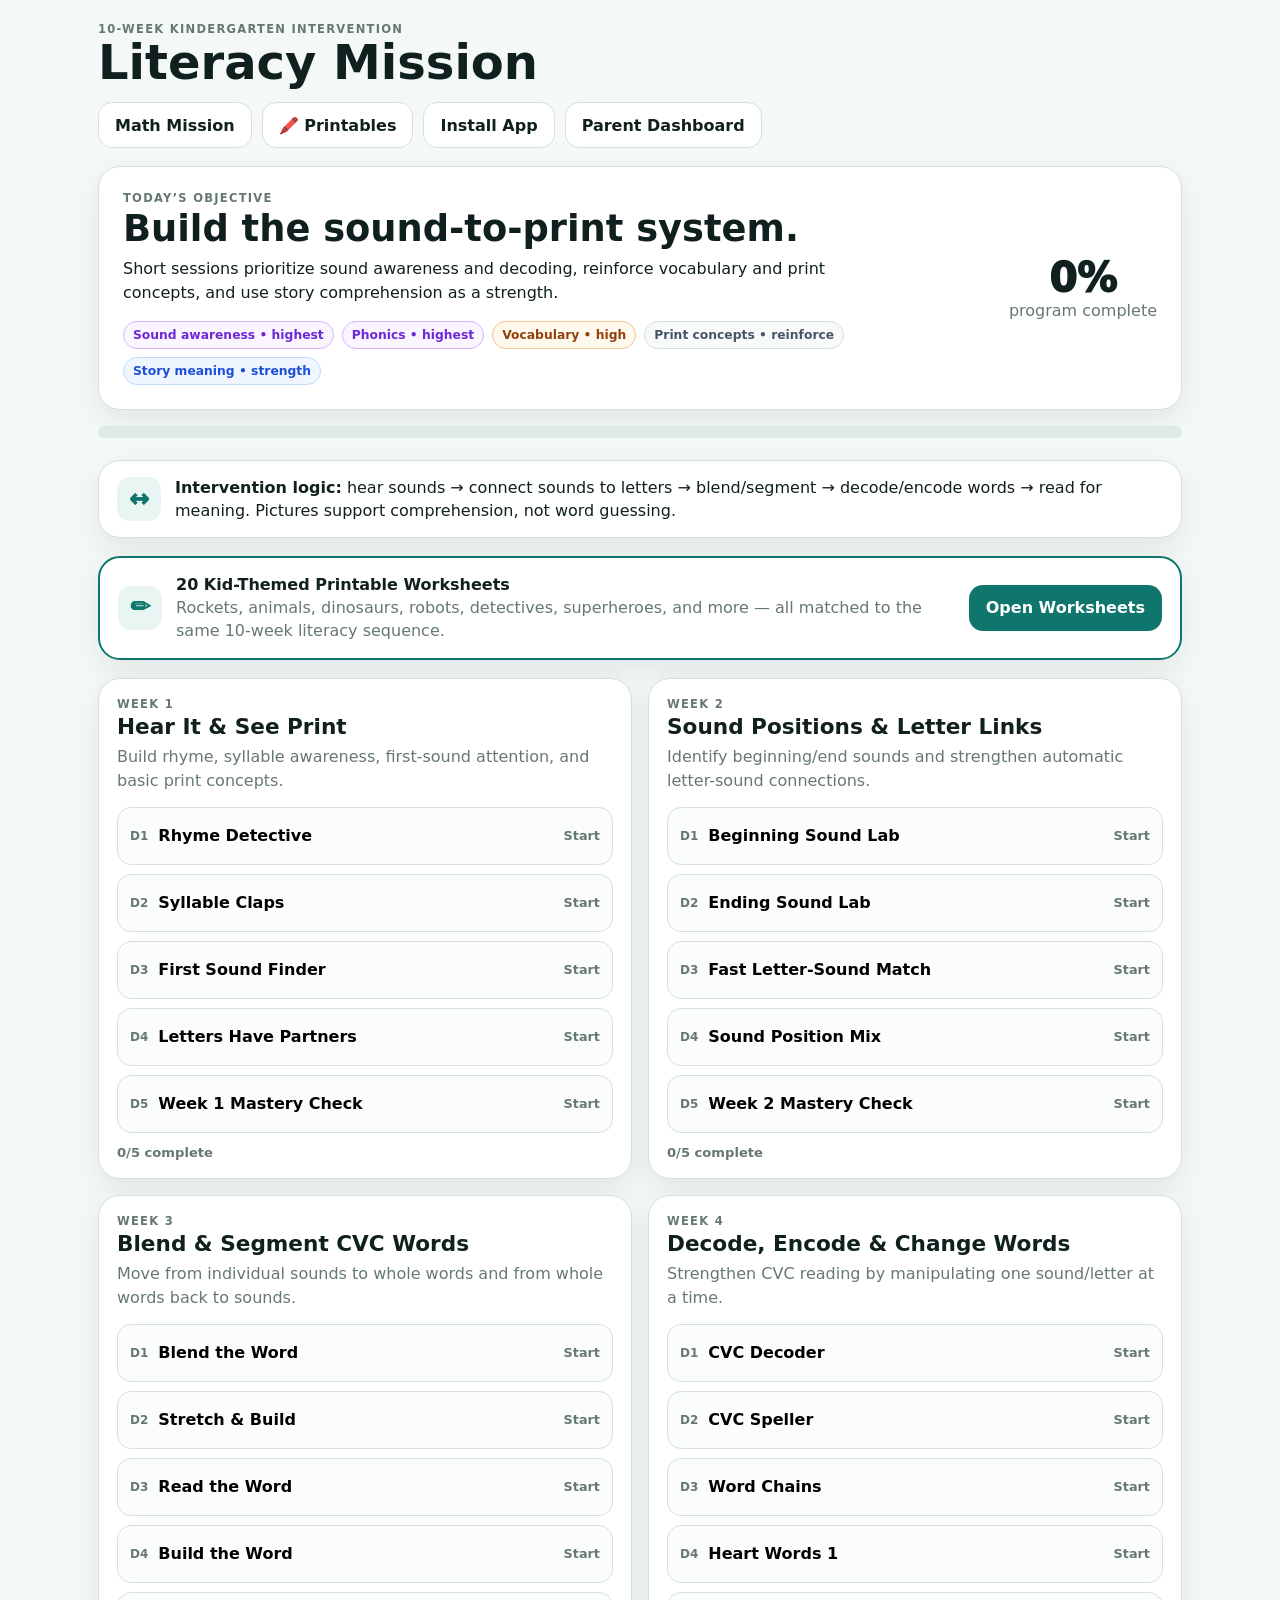
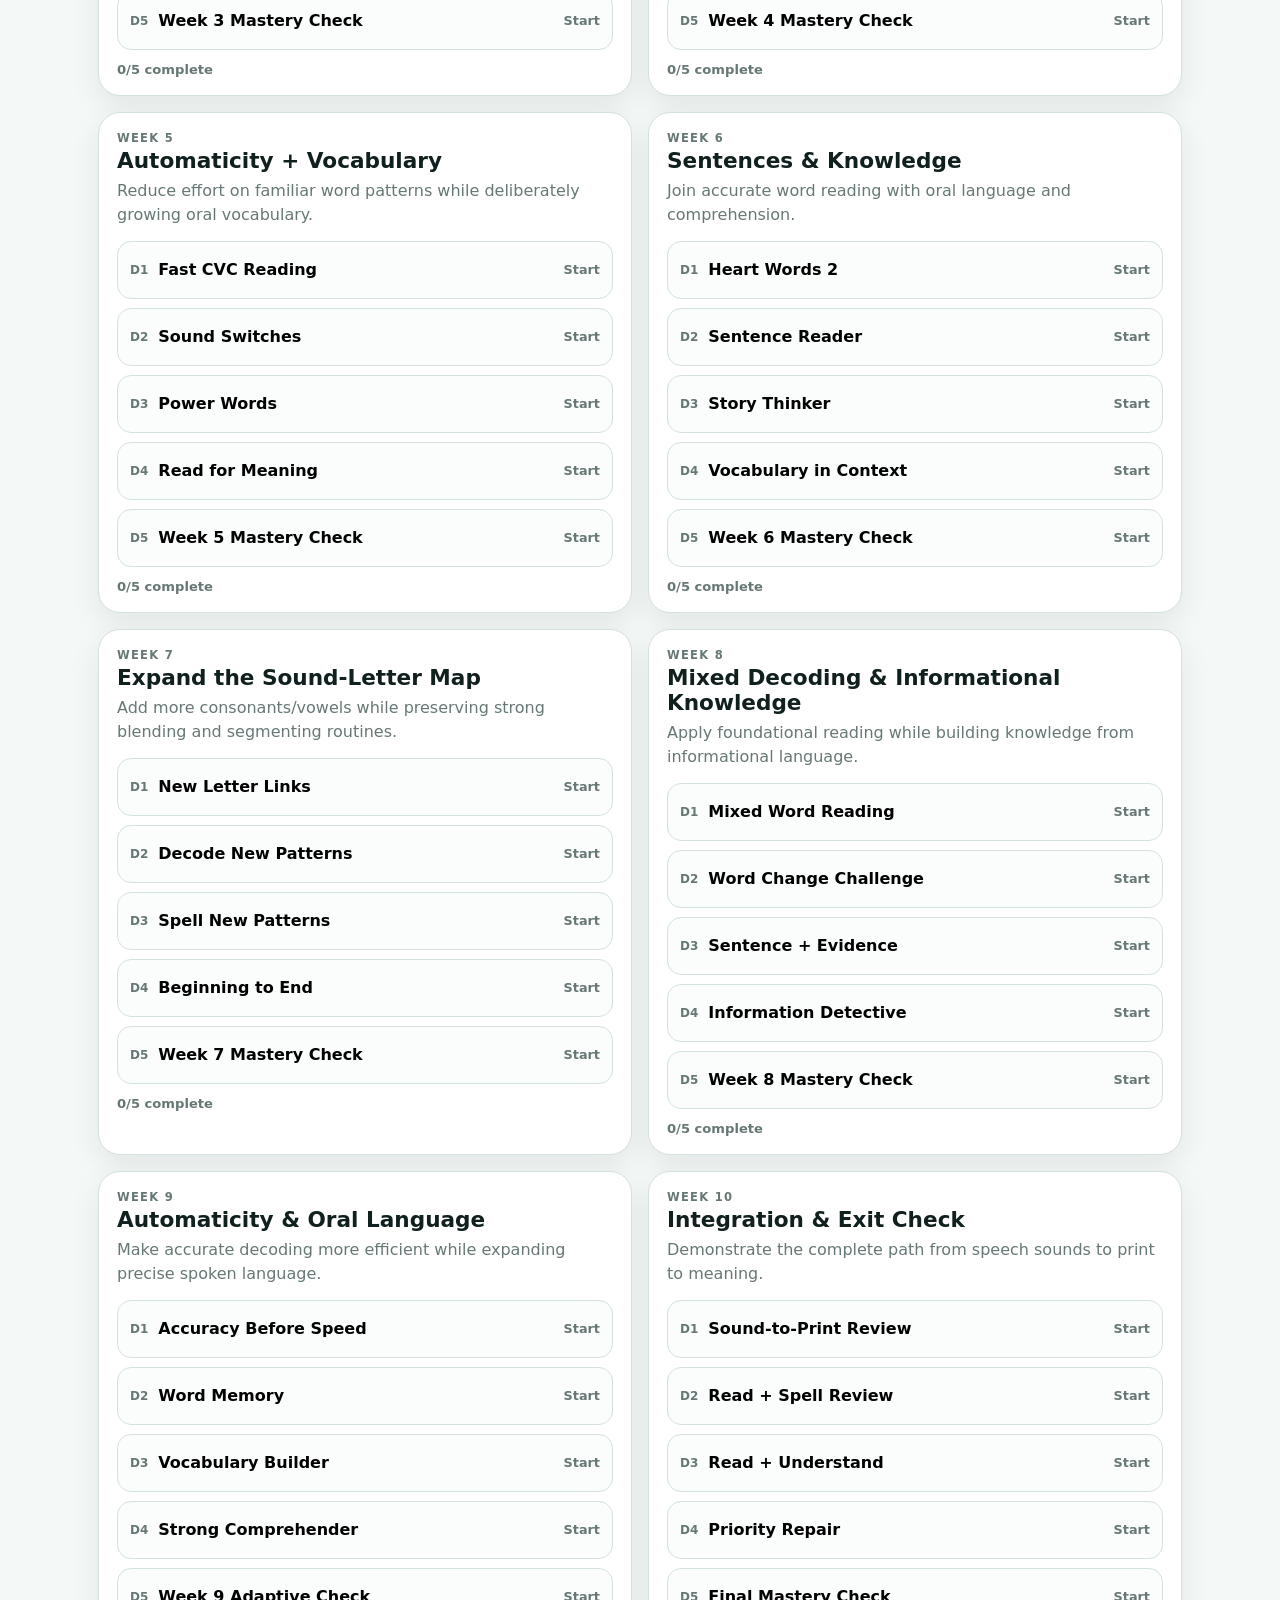
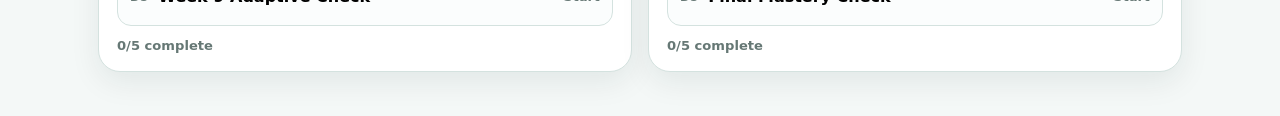
==== commit d51d3c7e: "Add kid-themed literacy printables to app" ====
--- a/literacy/index.html
+++ b/literacy/index.html
@@ -24,6 +24,7 @@
       </div>
       <div class="top-actions">
         <a class="btn secondary" href="../">Math Mission</a>
+        <a class="btn secondary" href="worksheets.html">🖍️ Printables</a>
         <button id="installBtn" class="btn secondary" type="button">Install App</button>
         <button id="parentBtn" class="btn secondary" type="button">Parent Dashboard</button>
       </div>
@@ -55,6 +56,12 @@
         <div class="strategy card">
           <div class="strategy-mark" aria-hidden="true">↔</div>
           <div><strong>Intervention logic:</strong> hear sounds → connect sounds to letters → blend/segment → decode/encode words → read for meaning. Pictures support comprehension, not word guessing.</div>
+        </div>
+
+        <div class="strategy card" style="border:2px solid #0f766e;align-items:center">
+          <div class="strategy-mark" aria-hidden="true">✏️</div>
+          <div style="flex:1"><strong>20 Kid-Themed Printable Worksheets</strong><div class="muted">Rockets, animals, dinosaurs, robots, detectives, superheroes, and more — all matched to the same 10-week literacy sequence.</div></div>
+          <a class="btn primary" href="worksheets.html">Open Worksheets</a>
         </div>
 
         <div class="week-grid" id="weekGrid"></div>
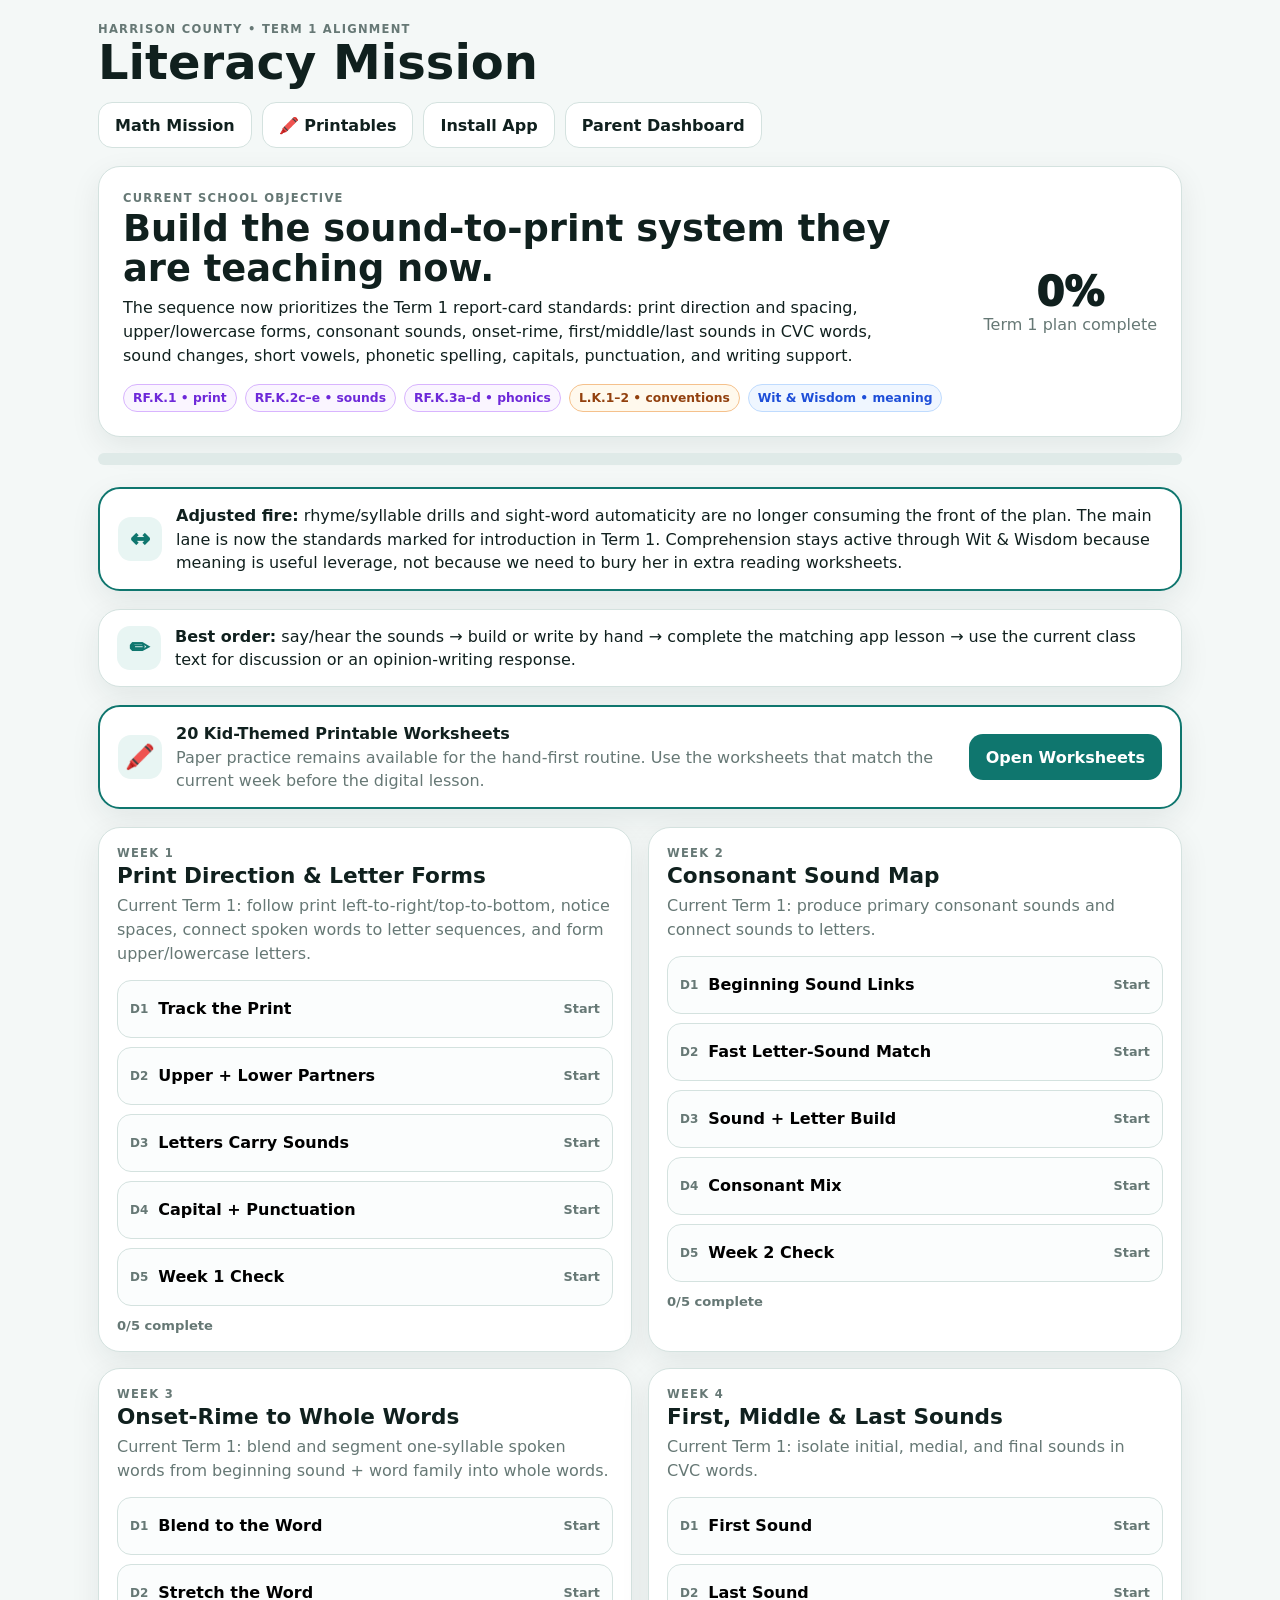
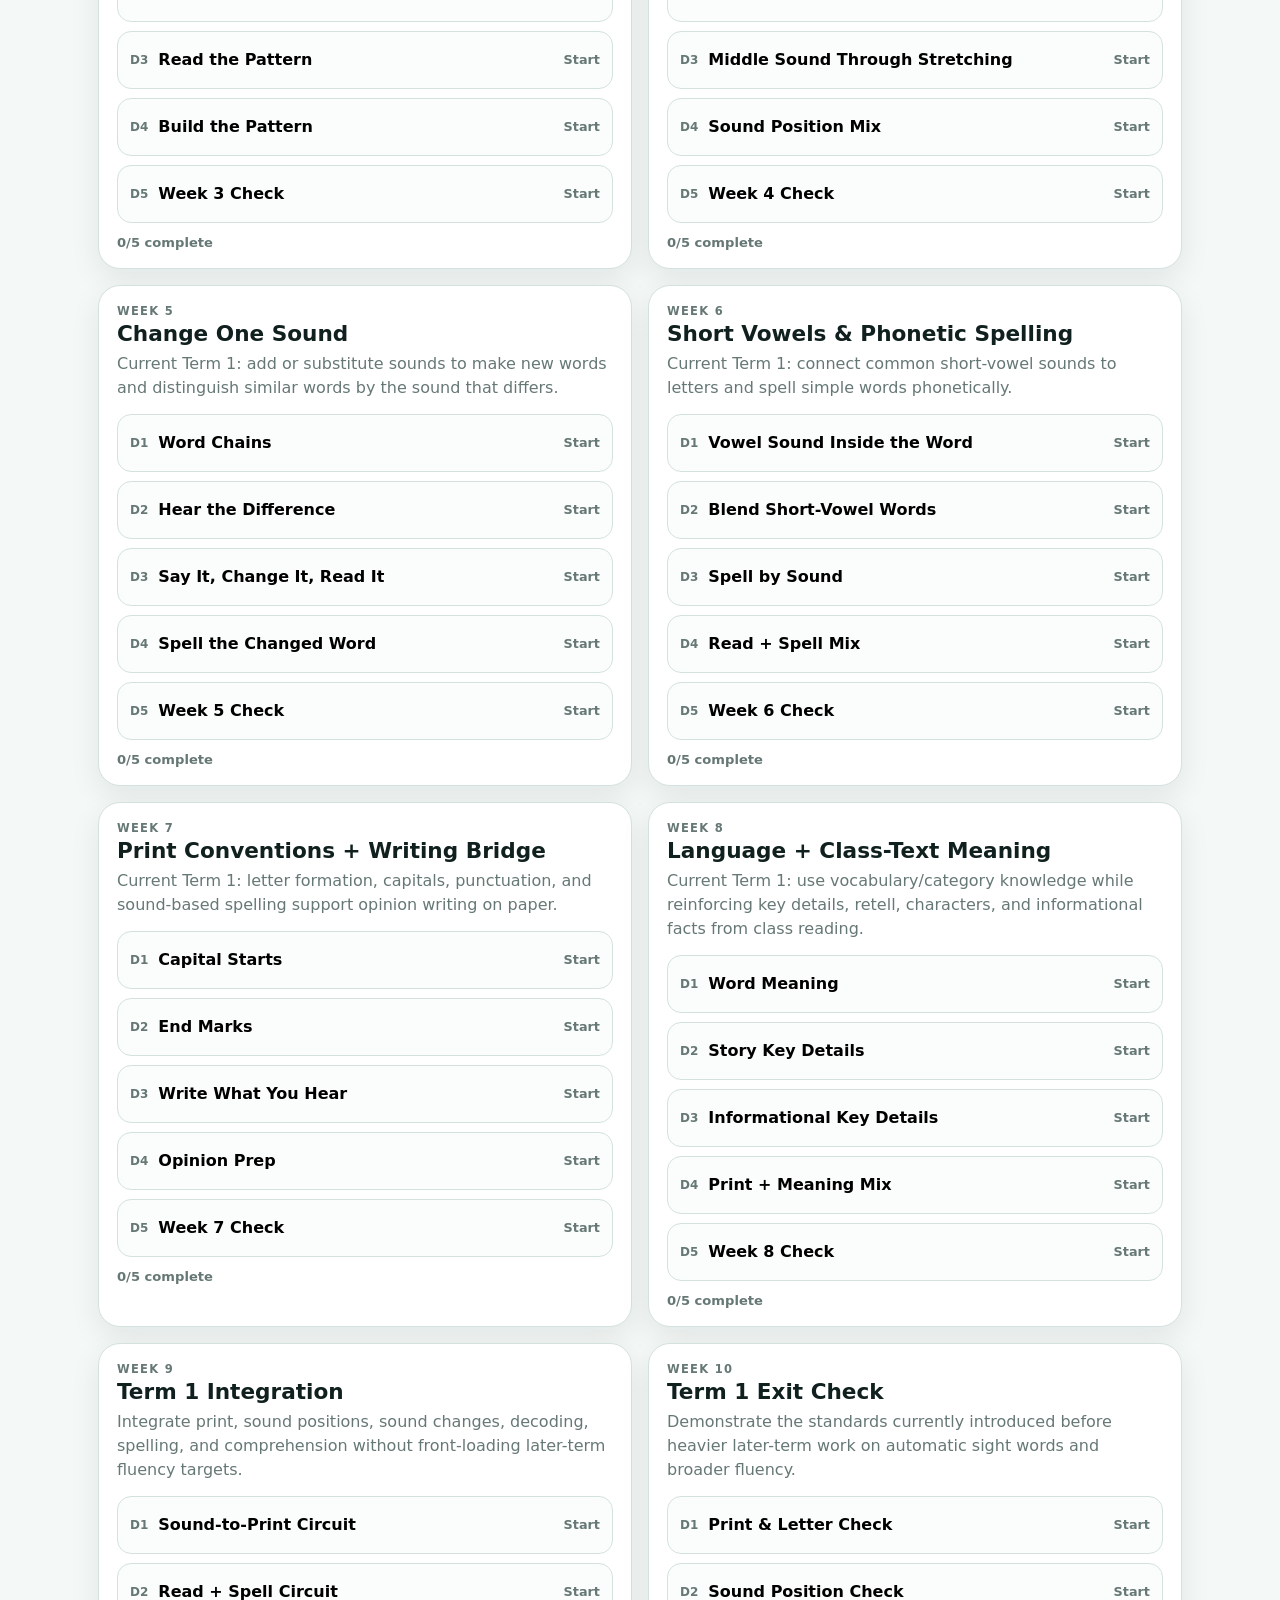
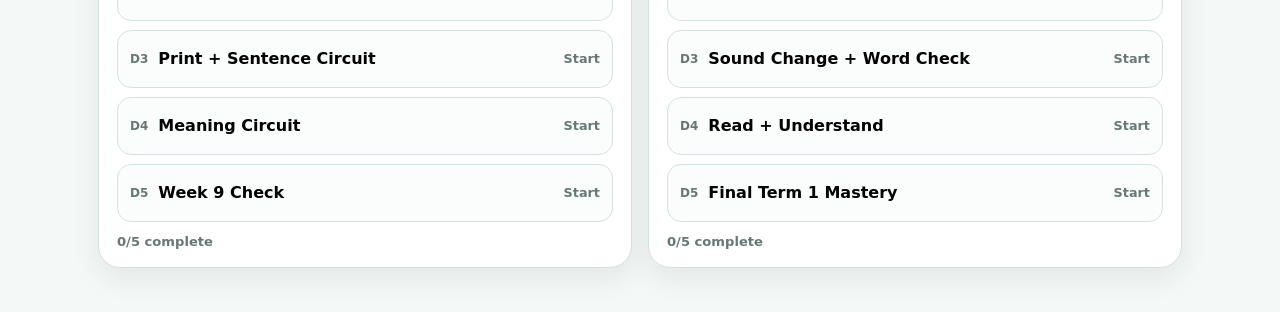
==== commit bf62f72c: "Align Literacy Mission home to current Term 1 standards" ====
--- a/literacy/index.html
+++ b/literacy/index.html
@@ -8,7 +8,7 @@
   <meta name="apple-mobile-web-app-status-bar-style" content="black-translucent">
   <meta name="apple-mobile-web-app-title" content="Literacy Mission">
   <meta name="mobile-web-app-capable" content="yes">
-  <meta name="description" content="A 10-week interactive kindergarten literacy intervention emphasizing phonological awareness, phonics, vocabulary, print concepts, and knowledge-rich comprehension.">
+  <meta name="description" content="A 10-week kindergarten literacy intervention aligned to current Harrison County Term 1 foundations and Wit & Wisdom comprehension work.">
   <link rel="manifest" href="manifest.webmanifest">
   <link rel="apple-touch-icon" href="../icons/icon-192.png">
   <link rel="icon" href="../icons/icon-192.png" sizes="192x192">
@@ -19,7 +19,7 @@
   <div id="app" class="app-shell">
     <header class="topbar">
       <div>
-        <div class="eyebrow">10-Week Kindergarten Intervention</div>
+        <div class="eyebrow">Harrison County • Term 1 Alignment</div>
         <h1>Literacy Mission</h1>
       </div>
       <div class="top-actions">
@@ -34,33 +34,35 @@
       <section id="homeView" class="view active" aria-labelledby="homeTitle">
         <div class="hero card">
           <div>
-            <div class="eyebrow">Today’s objective</div>
-            <h2 id="homeTitle">Build the sound-to-print system.</h2>
-            <p>Short sessions prioritize sound awareness and decoding, reinforce vocabulary and print concepts, and use story comprehension as a strength.</p>
-            <div class="priority-row" aria-label="Instruction priorities">
-              <span class="priority highest">Sound awareness • highest</span>
-              <span class="priority highest">Phonics • highest</span>
-              <span class="priority high">Vocabulary • high</span>
-              <span class="priority medium">Print concepts • reinforce</span>
-              <span class="priority strength">Story meaning • strength</span>
+            <div class="eyebrow">Current school objective</div>
+            <h2 id="homeTitle">Build the sound-to-print system they are teaching now.</h2>
+            <p>The sequence now prioritizes the Term 1 report-card standards: print direction and spacing, upper/lowercase forms, consonant sounds, onset-rime, first/middle/last sounds in CVC words, sound changes, short vowels, phonetic spelling, capitals, punctuation, and writing support.</p>
+            <div class="priority-row" aria-label="Current instruction priorities">
+              <span class="priority highest">RF.K.1 • print</span>
+              <span class="priority highest">RF.K.2c–e • sounds</span>
+              <span class="priority highest">RF.K.3a–d • phonics</span>
+              <span class="priority high">L.K.1–2 • conventions</span>
+              <span class="priority strength">Wit &amp; Wisdom • meaning</span>
             </div>
           </div>
-          <div class="hero-score">
-            <div class="big-number" id="overallPct">0%</div>
-            <div class="muted">program complete</div>
-          </div>
+          <div class="hero-score"><div class="big-number" id="overallPct">0%</div><div class="muted">Term 1 plan complete</div></div>
         </div>
 
         <div class="progress-track" aria-label="Overall program progress"><div id="overallBar" class="progress-bar"></div></div>
 
+        <div class="strategy card" style="border:2px solid #0f766e">
+          <div class="strategy-mark" aria-hidden="true">↔</div>
+          <div><strong>Adjusted fire:</strong> rhyme/syllable drills and sight-word automaticity are no longer consuming the front of the plan. The main lane is now the standards marked for introduction in Term 1. Comprehension stays active through Wit &amp; Wisdom because meaning is useful leverage, not because we need to bury her in extra reading worksheets.</div>
+        </div>
+
         <div class="strategy card">
-          <div class="strategy-mark" aria-hidden="true">↔</div>
-          <div><strong>Intervention logic:</strong> hear sounds → connect sounds to letters → blend/segment → decode/encode words → read for meaning. Pictures support comprehension, not word guessing.</div>
+          <div class="strategy-mark" aria-hidden="true">✏️</div>
+          <div><strong>Best order:</strong> say/hear the sounds → build or write by hand → complete the matching app lesson → use the current class text for discussion or an opinion-writing response.</div>
         </div>
 
         <div class="strategy card" style="border:2px solid #0f766e;align-items:center">
-          <div class="strategy-mark" aria-hidden="true">✏️</div>
-          <div style="flex:1"><strong>20 Kid-Themed Printable Worksheets</strong><div class="muted">Rockets, animals, dinosaurs, robots, detectives, superheroes, and more — all matched to the same 10-week literacy sequence.</div></div>
+          <div class="strategy-mark" aria-hidden="true">🖍️</div>
+          <div style="flex:1"><strong>20 Kid-Themed Printable Worksheets</strong><div class="muted">Paper practice remains available for the hand-first routine. Use the worksheets that match the current week before the digital lesson.</div></div>
           <a class="btn primary" href="worksheets.html">Open Worksheets</a>
         </div>
 
@@ -70,127 +72,53 @@
       <section id="lessonView" class="view" aria-live="polite">
         <div class="lesson-head">
           <button id="backBtn" class="btn secondary" type="button">← Lessons</button>
-          <div class="lesson-meta">
-            <div id="lessonEyebrow" class="eyebrow"></div>
-            <h2 id="lessonTitle"></h2>
-            <p id="lessonGoal" class="muted"></p>
-          </div>
+          <div class="lesson-meta"><div id="lessonEyebrow" class="eyebrow"></div><h2 id="lessonTitle"></h2><p id="lessonGoal" class="muted"></p></div>
           <div class="lesson-score" id="lessonScore">⭐ 0</div>
         </div>
-
         <div class="progress-track"><div id="lessonBar" class="progress-bar"></div></div>
-
         <div class="activity card">
-          <div class="activity-top">
-            <div>
-              <div id="roundLabel" class="eyebrow"></div>
-              <h3 id="promptText">Ready?</h3>
-              <div id="skillPill" class="skill-pill"></div>
-            </div>
-            <button id="speakBtn" class="btn secondary" type="button">🔊 Read to me</button>
-          </div>
-          <div id="activityStage" class="activity-stage"></div>
-          <div id="feedback" class="feedback" role="status"></div>
-          <div class="activity-actions">
-            <button id="hintBtn" class="btn secondary hidden" type="button">Show a hint</button>
-            <button id="nextBtn" class="btn primary hidden" type="button">Next</button>
-          </div>
+          <div class="activity-top"><div><div id="roundLabel" class="eyebrow"></div><h3 id="promptText">Ready?</h3><div id="skillPill" class="skill-pill"></div></div><button id="speakBtn" class="btn secondary" type="button">🔊 Read to me</button></div>
+          <div id="activityStage" class="activity-stage"></div><div id="feedback" class="feedback" role="status"></div>
+          <div class="activity-actions"><button id="hintBtn" class="btn secondary hidden" type="button">Show a hint</button><button id="nextBtn" class="btn primary hidden" type="button">Next</button></div>
         </div>
-
-        <div id="knowledgeBridge" class="knowledge card hidden">
-          <div class="eyebrow">Wit &amp; Wisdom Bridge</div>
-          <h3>Use the class text for meaning.</h3>
-          <p id="knowledgePrompt"></p>
-          <button id="newBridgeBtn" class="btn secondary" type="button">New discussion prompt</button>
-        </div>
+        <div id="knowledgeBridge" class="knowledge card hidden"><div class="eyebrow">Wit &amp; Wisdom Bridge</div><h3>Use the class text for meaning.</h3><p id="knowledgePrompt"></p><button id="newBridgeBtn" class="btn secondary" type="button">New discussion prompt</button></div>
       </section>
 
       <section id="parentView" class="view" aria-labelledby="parentTitle">
-        <div class="parent-head">
-          <div>
-            <div class="eyebrow">Parent Dashboard</div>
-            <h2 id="parentTitle">Progress &amp; Skill Mastery</h2>
-            <p class="muted">Advance on independent accuracy, not on whether a lesson was merely completed.</p>
-          </div>
-          <button id="parentBackBtn" class="btn secondary" type="button">← Lessons</button>
+        <div class="parent-head"><div><div class="eyebrow">Parent Dashboard • Term 1</div><h2 id="parentTitle">Progress &amp; Skill Mastery</h2><p class="muted">Advance on independent accuracy, not on whether a lesson was merely completed.</p></div><button id="parentBackBtn" class="btn secondary" type="button">← Lessons</button></div>
+
+        <div class="baseline-grid">
+          <div class="baseline card priority"><span>Print Concepts</span><strong>Current</strong><small>RF.K.1a–c • directionality, spoken/printed words, spaces</small></div>
+          <div class="baseline card priority"><span>Sound Work</span><strong>Current</strong><small>RF.K.2c–e • onset-rime, CVC sound positions, sound changes</small></div>
+          <div class="baseline card priority"><span>Phonics</span><strong>Current</strong><small>RF.K.3a–d • consonants, vowel links, similar-word discrimination</small></div>
+          <div class="baseline card"><span>Language Conventions</span><strong>Current</strong><small>L.K.1–2 • letters, plurals, capitals, punctuation, phonetic spelling</small></div>
+          <div class="baseline card"><span>Writing</span><strong>Current</strong><small>W.K.1 • compose an opinion using drawing, dictating, and writing</small></div>
+          <div class="baseline card strength"><span>Literature / Informational Meaning</span><strong>Class-text bridge</strong><small>Use Wit &amp; Wisdom for key details, retell, characters, facts, and discussion</small></div>
         </div>
 
-        <div class="baseline-grid">
-          <div class="baseline card priority"><span>Phonological Awareness</span><strong>Highest</strong><small>Daily sound work • primary intervention target</small></div>
-          <div class="baseline card priority"><span>Phonics &amp; Word Recognition</span><strong>Highest</strong><small>Daily decoding + encoding • primary intervention target</small></div>
-          <div class="baseline card"><span>Vocabulary Acquisition &amp; Use</span><strong>Priority</strong><small>Explicit oral vocabulary and word use</small></div>
-          <div class="baseline card"><span>Print Concepts</span><strong>Reinforce</strong><small>Directionality, words/spaces, capitals, punctuation</small></div>
-          <div class="baseline card"><span>Informational Text</span><strong>Develop</strong><small>Build knowledge and evidence talk</small></div>
-          <div class="baseline card strength"><span>Literature: Key Ideas &amp; Details</span><strong>Strength</strong><small>Maintain and use to support harder foundational work</small></div>
-        </div>
+        <div class="assessment-note card"><strong>Sequence rule:</strong> current-term standards are front-loaded. Later-term automaticity and broader fluency are deferred until the school introduces them or current skills are secure.</div>
 
-        <div class="assessment-note card">
-          <strong>Assessment-informed design:</strong> the intervention weighting and progression were built from the current literacy assessment profile. Exact student assessment details are intentionally kept out of this public repository.
-        </div>
+        <div class="stats-grid"><div class="stat card"><span>Lessons completed</span><strong id="statLessons">0/50</strong></div><div class="stat card"><span>Total accuracy</span><strong id="statAccuracy">—</strong></div><div class="stat card"><span>Current streak</span><strong id="statStreak">0</strong></div><div class="stat card"><span>Stars earned</span><strong id="statStars">0</strong></div></div>
 
-        <div class="stats-grid">
-          <div class="stat card"><span>Lessons completed</span><strong id="statLessons">0/50</strong></div>
-          <div class="stat card"><span>Total accuracy</span><strong id="statAccuracy">—</strong></div>
-          <div class="stat card"><span>Current streak</span><strong id="statStreak">0</strong></div>
-          <div class="stat card"><span>Stars earned</span><strong id="statStars">0</strong></div>
-        </div>
+        <div class="card panel"><div class="section-title-row"><div><div class="eyebrow">Adaptive priorities</div><h3>Domain performance</h3></div></div><div id="domainCards" class="domain-grid"></div><p class="microcopy">Decision rule: 90%+ = secure/advance; 80–89% = advance with review; 70–79% = repeat; below 70% = reduce difficulty and reteach.</p></div>
 
         <div class="card panel">
-          <div class="section-title-row">
-            <div><div class="eyebrow">Adaptive priorities</div><h3>Domain performance</h3></div>
-          </div>
-          <div id="domainCards" class="domain-grid"></div>
-          <p class="microcopy">Decision rule: 90%+ = secure/advance; 80–89% = advance with review; 70–79% = repeat; below 70% = reduce difficulty and reteach.</p>
-        </div>
-
-        <div class="card panel">
-          <div class="section-title-row">
-            <div><div class="eyebrow">Teacher alignment</div><h3>Match school instruction</h3></div>
-          </div>
-          <p class="muted">Wit &amp; Wisdom supplies knowledge, vocabulary, discussion, and writing. Use the fields below to synchronize the home app with the exact foundational-skills sequence and class text being taught at school.</p>
+          <div class="section-title-row"><div><div class="eyebrow">Teacher alignment</div><h3>Match school instruction</h3></div></div>
+          <p class="muted">Use these fields to synchronize the app to the exact letters, Wit &amp; Wisdom text, and vocabulary currently taught in class.</p>
           <form id="alignmentForm" class="settings-grid">
-            <label>
-              <span>Letters already taught at school</span>
-              <input id="lettersInput" type="text" inputmode="text" autocomplete="off" placeholder="Example: m s a t p i n">
-              <small>Optional. If entered, decoding activities restrict themselves to words built from these letters whenever possible.</small>
-            </label>
-            <label>
-              <span>Current Wit &amp; Wisdom topic or book</span>
-              <input id="topicInput" type="text" autocomplete="off" placeholder="Example: five senses / current core text">
-            </label>
-            <label class="wide">
-              <span>Current class vocabulary</span>
-              <input id="vocabInput" type="text" autocomplete="off" placeholder="Enter words separated by commas">
-              <small>The app uses these words in discussion prompts without reproducing copyrighted curriculum text.</small>
-            </label>
-            <div class="wide form-actions">
-              <button class="btn primary" type="submit">Save Alignment</button>
-              <span id="settingsSaved" class="save-status" role="status"></span>
-            </div>
+            <label><span>Letters already taught at school</span><input id="lettersInput" type="text" inputmode="text" autocomplete="off" placeholder="Example: m s a t p i n"><small>If entered, decoding activities restrict themselves to those letters whenever possible.</small></label>
+            <label><span>Current Wit &amp; Wisdom topic or book</span><input id="topicInput" type="text" autocomplete="off" placeholder="Example: current core text / topic"></label>
+            <label class="wide"><span>Current class vocabulary</span><input id="vocabInput" type="text" autocomplete="off" placeholder="Enter words separated by commas"><small>The app uses these words in discussion prompts without reproducing copyrighted curriculum text.</small></label>
+            <div class="wide form-actions"><button class="btn primary" type="submit">Save Alignment</button><span id="settingsSaved" class="save-status" role="status"></span></div>
           </form>
         </div>
 
-        <div class="card panel">
-          <div class="section-title-row"><h3>Weekly mastery</h3><button id="resetBtn" class="btn danger" type="button">Reset Progress</button></div>
-          <div id="parentTableWrap" class="table-wrap"></div>
-        </div>
+        <div class="card panel"><div class="section-title-row"><h3>Weekly mastery</h3><button id="resetBtn" class="btn danger" type="button">Reset Progress</button></div><div id="parentTableWrap" class="table-wrap"></div></div>
       </section>
     </main>
 
-    <div id="installModal" class="modal hidden" role="dialog" aria-modal="true" aria-labelledby="installTitle">
-      <div class="modal-card">
-        <h2 id="installTitle">Install on iPad/iPhone</h2>
-        <ol>
-          <li>Open this app in <strong>Safari</strong>.</li>
-          <li>Tap the <strong>Share</strong> button.</li>
-          <li>Choose <strong>Add to Home Screen</strong>.</li>
-          <li>Tap <strong>Add</strong>.</li>
-        </ol>
-        <p class="muted">Offline caching requires the app to be loaded from an HTTPS website at least once.</p>
-        <button id="closeInstall" class="btn primary" type="button">Got it</button>
-      </div>
-    </div>
+    <div id="installModal" class="modal hidden" role="dialog" aria-modal="true" aria-labelledby="installTitle"><div class="modal-card"><h2 id="installTitle">Install on iPad/iPhone</h2><ol><li>Open this app in <strong>Safari</strong>.</li><li>Tap <strong>Share</strong>.</li><li>Choose <strong>Add to Home Screen</strong>.</li><li>Tap <strong>Add</strong>.</li></ol><p class="muted">Offline caching requires the app to be loaded from an HTTPS website at least once.</p><button id="closeInstall" class="btn primary" type="button">Got it</button></div></div>
   </div>
   <script src="app.js" defer></script>
 </body>
-</html>
+</html>
